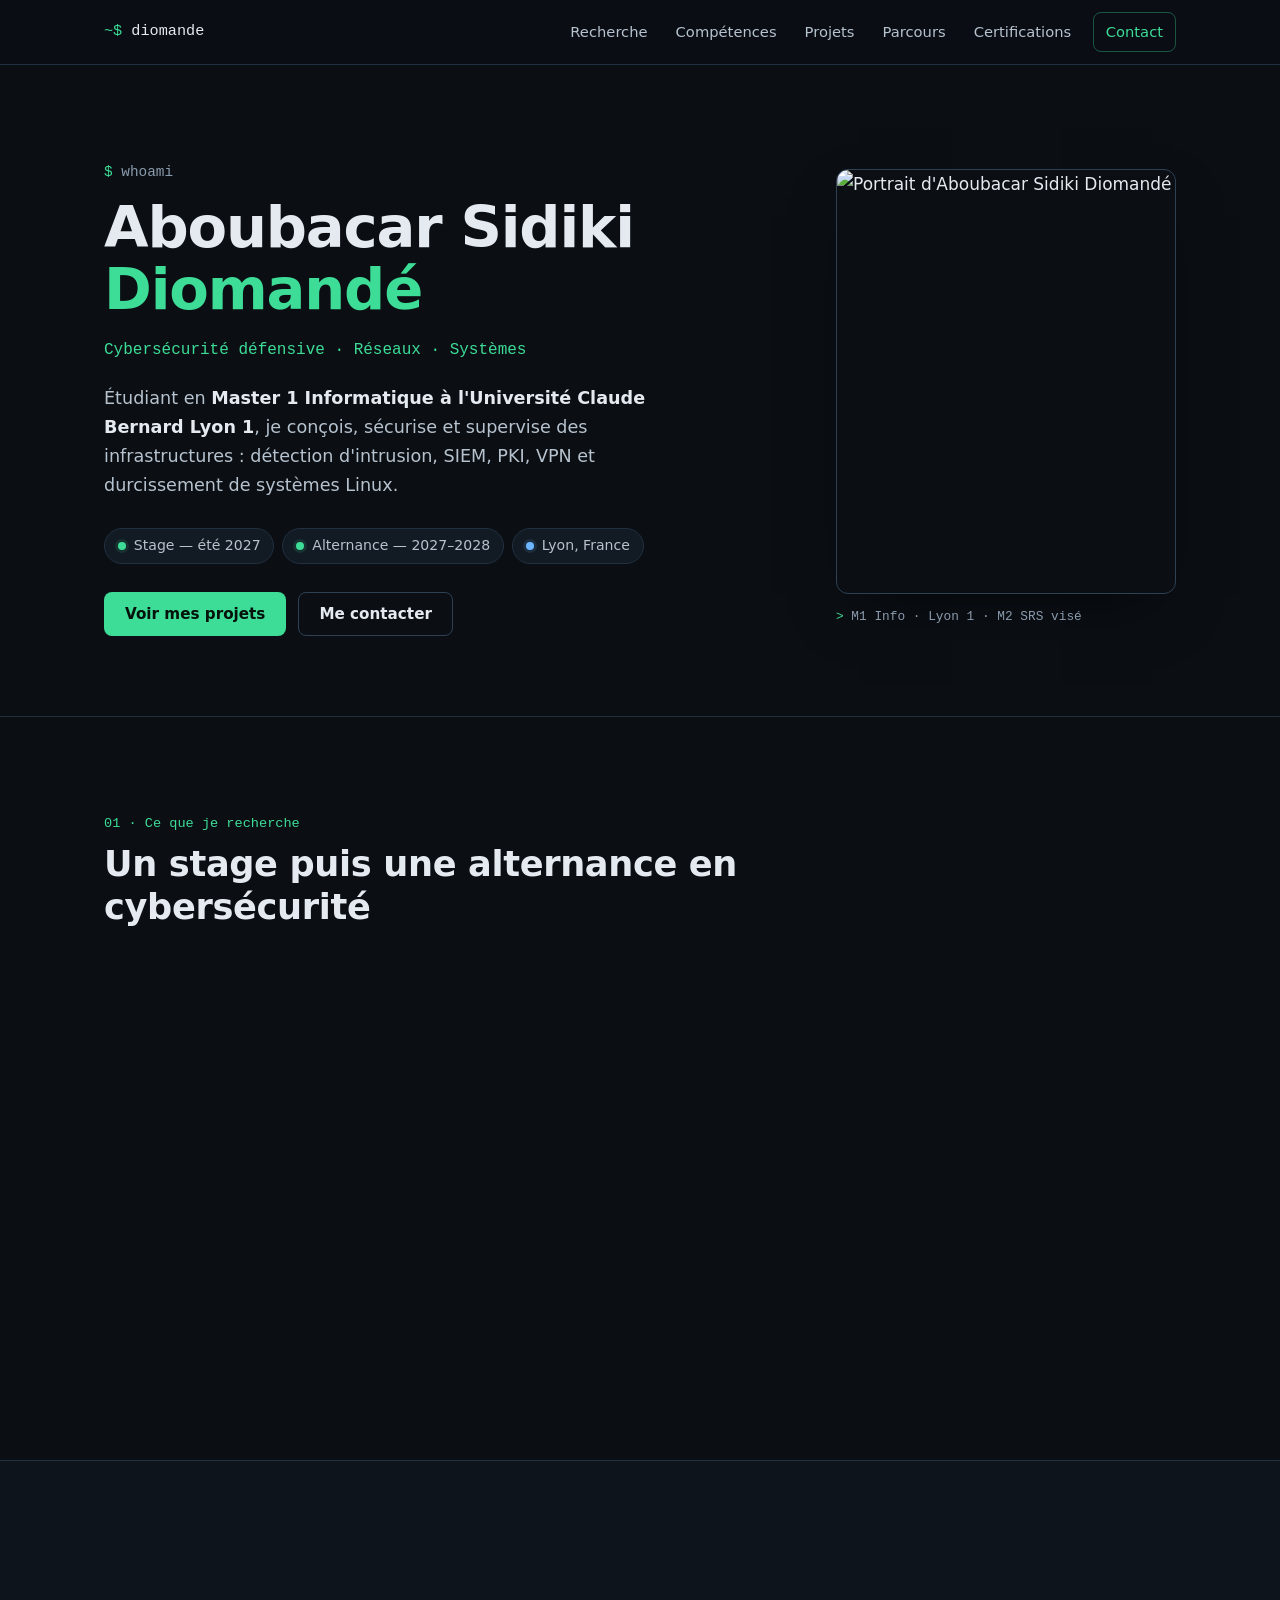
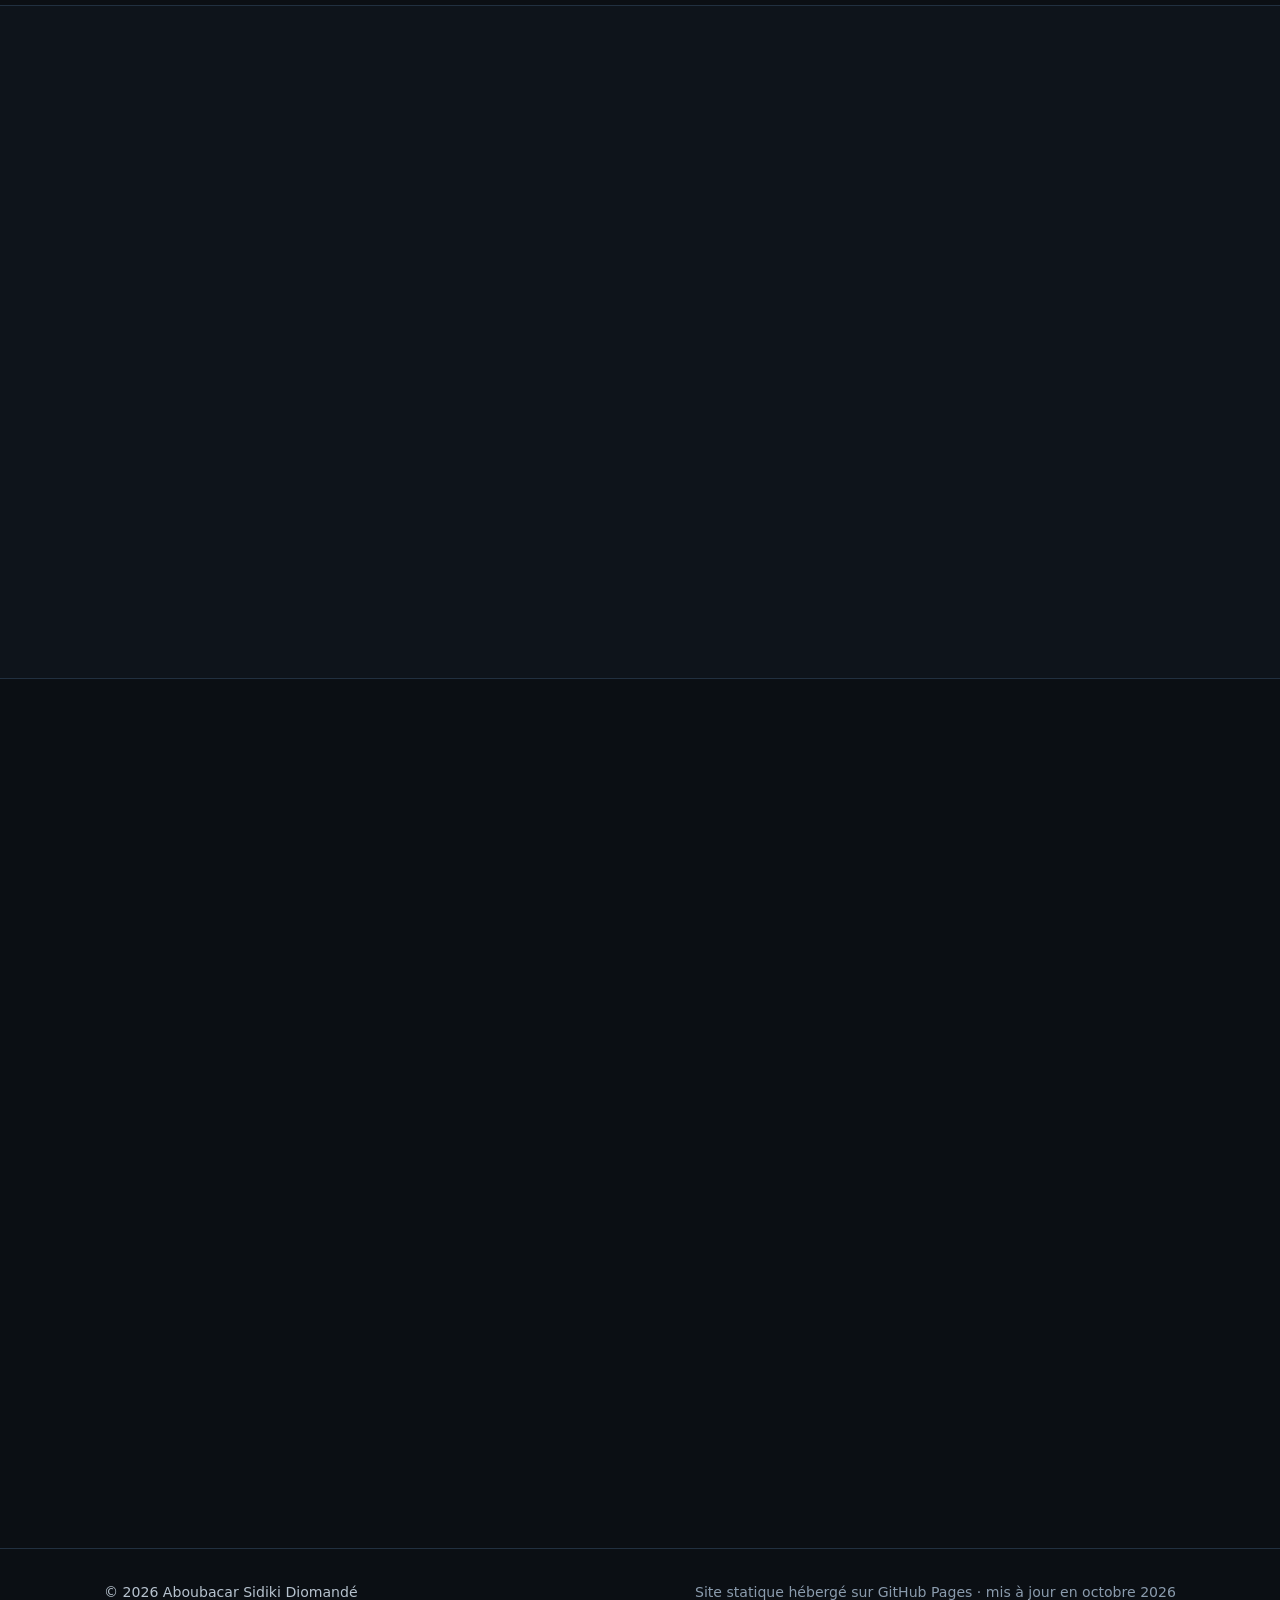
==== index.html @ 2ae1e876 "Refonte du portfolio : positionnement cyber défensive, infos Lyon 1, projets regroupés - Infos à jou" ====
<!DOCTYPE html>
<html lang="fr">
<head>
<meta charset="UTF-8">
<meta name="viewport" content="width=device-width, initial-scale=1.0">
<meta http-equiv="Content-Security-Policy" content="default-src 'self'; script-src 'self'; style-src 'self' https://fonts.googleapis.com; font-src https://fonts.gstatic.com; img-src 'self' data:; connect-src 'self' https://formspree.io; form-action https://formspree.io; base-uri 'self'; object-src 'none'">
<meta name="referrer" content="strict-origin-when-cross-origin">
<title>Aboubacar Sidiki Diomandé — Cybersécurité défensive, réseaux & systèmes</title>
<meta name="description" content="Étudiant en Master 1 Informatique à l'Université Lyon 1, orienté cybersécurité défensive : détection d'intrusion, SIEM, PKI, VPN et sécurisation réseau. Recherche un stage (été 2027) et une alternance (2027–2028).">
<meta name="author" content="Aboubacar Sidiki Diomandé">
<meta property="og:type" content="profile">
<meta property="og:title" content="Aboubacar Sidiki Diomandé — Cybersécurité défensive">
<meta property="og:description" content="M1 Informatique à Lyon 1 · Détection, SIEM, PKI, VPN · Stage été 2027 & alternance 2027–2028.">
<meta property="og:url" content="https://sidhat7.github.io/Portfolio/">
<meta property="og:image" content="https://sidhat7.github.io/Portfolio/assets/photo.jpg">
<meta property="og:locale" content="fr_FR">
<meta name="twitter:card" content="summary">
<link rel="icon" href="assets/favicon.svg" type="image/svg+xml">
<link rel="preconnect" href="https://fonts.googleapis.com">
<link rel="preconnect" href="https://fonts.gstatic.com" crossorigin>
<link href="https://fonts.googleapis.com/css2?family=IBM+Plex+Sans:wght@400;500;600;700&family=JetBrains+Mono:wght@400;500;700&display=swap" rel="stylesheet">
<link rel="stylesheet" href="style.css">
</head>
<body>
<a class="skip-link" href="#main">Aller au contenu</a>

<header class="site-header">
  <nav class="nav container" aria-label="Navigation principale">
    <a href="#top" class="nav-logo"><span class="prompt">~$</span> diomande</a>
    <button class="nav-toggle" aria-expanded="false" aria-controls="nav-menu" aria-label="Ouvrir le menu">
      <span></span><span></span><span></span>
    </button>
    <ul class="nav-links" id="nav-menu">
      <li><a href="#recherche">Recherche</a></li>
      <li><a href="#competences">Compétences</a></li>
      <li><a href="#projets">Projets</a></li>
      <li><a href="#parcours">Parcours</a></li>
      <li><a href="#certifications">Certifications</a></li>
      <li><a href="#contact" class="nav-cta">Contact</a></li>
    </ul>
  </nav>
</header>

<main id="main">

<!-- HERO -->
<section class="hero" id="top">
  <div class="container hero-grid">
    <div class="hero-text">
      <p class="eyebrow"><span class="prompt">$</span> whoami</p>
      <h1>Aboubacar Sidiki <span class="accent">Diomandé</span></h1>
      <p class="hero-role">Cybersécurité défensive · Réseaux · Systèmes</p>
      <p class="hero-lead">Étudiant en <strong>Master 1 Informatique à l'Université Claude Bernard Lyon 1</strong>, je conçois, sécurise et supervise des infrastructures : détection d'intrusion, SIEM, PKI, VPN et durcissement de systèmes Linux.</p>
      <ul class="hero-chips" aria-label="Disponibilités">
        <li><span class="dot"></span>Stage — été 2027</li>
        <li><span class="dot"></span>Alternance — 2027–2028</li>
        <li><span class="dot dot-muted"></span>Lyon, France</li>
      </ul>
      <div class="hero-cta">
        <a href="projets.html" class="btn btn-primary">Voir mes projets</a>
        <a href="assets/CV_Diomande.pdf" class="btn btn-ghost" id="cv-btn" download hidden>Télécharger mon CV</a>
        <a href="#contact" class="btn btn-ghost">Me contacter</a>
      </div>
    </div>
    <figure class="hero-photo">
      <img src="assets/photo.jpg" alt="Portrait d'Aboubacar Sidiki Diomandé" width="480" height="600">
      <figcaption><span class="prompt">></span> M1 Info · Lyon 1 · M2 SRS visé</figcaption>
    </figure>
  </div>
</section>

<!-- RECHERCHE -->
<section class="section" id="recherche">
  <div class="container">
    <div class="section-head reveal">
      <p class="section-tag">01 · Ce que je recherche</p>
      <h2>Un stage puis une alternance en cybersécurité</h2>
    </div>
    <div class="grid-2">
      <article class="card reveal">
        <p class="card-kicker">Stage</p>
        <h3>Été 2027</h3>
        <p>Stage de fin de Master 1, durée selon la convention de l'université. Idéalement au sein d'une équipe SOC, sécurité réseau ou infrastructure.</p>
      </article>
      <article class="card reveal">
        <p class="card-kicker">Alternance</p>
        <h3>Rentrée 2027 — 2028</h3>
        <p>En parallèle de mon Master 2, avec pour objectif le parcours <strong>Systèmes, Réseaux et Sécurité (SRS)</strong> de Lyon 1 ou un M2 équivalent en cybersécurité défensive.</p>
      </article>
    </div>
    <div class="card card-flat reveal">
      <p class="card-kicker">Domaines visés</p>
      <ul class="tag-list">
        <li>Analyste SOC / détection</li>
        <li>Sécurité des réseaux</li>
        <li>Administration systèmes sécurisée</li>
        <li>PKI & gestion des identités</li>
        <li>Supervision & réponse à incident</li>
      </ul>
    </div>
  </div>
</section>

<!-- PROFIL -->
<section class="section section-alt" id="profil">
  <div class="container">
    <div class="section-head reveal">
      <p class="section-tag">02 · Profil</p>
      <h2>Comprendre l'attaque pour mieux défendre</h2>
    </div>
    <div class="prose reveal">
      <p>Après une <strong>Licence Informatique Appliquée — parcours Networking, Systèmes & Cybersécurité</strong> (mention Bien) à l'Université Cadi Ayyad de Marrakech, je poursuis mon cursus en Master 1 Informatique à Lyon 1.</p>
      <p>Ma licence m'a permis de déployer de bout en bout une chaîne de sécurité : sondes Snort et AIDE, supervision Nagios, corrélation dans un SIEM (OSSIM), PKI interne avec OpenSSL, VPN IPsec et OpenVPN, pare-feu Netfilter et authentification Kerberos. J'ai aussi rédigé une PSSI complète fondée sur la méthode STRIDE.</p>
      <p>Je m'entraîne régulièrement sur TryHackMe et en CTF. Je pratique les outils offensifs (Nmap, Metasploit) avant tout pour savoir ce qu'il faut détecter.</p>
    </div>
  </div>
</section>

<!-- COMPÉTENCES -->
<section class="section" id="competences">
  <div class="container">
    <div class="section-head reveal">
      <p class="section-tag">03 · Compétences</p>
      <h2>Outils et technologies mis en œuvre en projet</h2>
    </div>
    <div class="skills-grid">
      <article class="skill-group reveal">
        <h3>Détection & supervision</h3>
        <ul class="tag-list">
          <li>Snort 3 (NIDS)</li><li>AIDE (HIDS)</li><li>OSSIM (SIEM)</li><li>Nagios / NRPE</li><li>Nessus</li><li>Wireshark</li>
        </ul>
      </article>
      <article class="skill-group reveal">
        <h3>Réseau & accès distant</h3>
        <ul class="tag-list">
          <li>Cisco IOS</li><li>VLAN · DHCP · DNS</li><li>ACL standard / étendue</li><li>iptables / Netfilter</li><li>IPsec · StrongSwan</li><li>OpenVPN</li><li>OpenSSH · fail2ban</li>
        </ul>
      </article>
      <article class="skill-group reveal">
        <h3>Cryptographie & identité</h3>
        <ul class="tag-list">
          <li>OpenSSL</li><li>PKI X.509 · CRL</li><li>TLS 1.3</li><li>GnuPG</li><li>Kerberos · SSO</li><li>JWT · 2FA TOTP</li>
        </ul>
      </article>
      <article class="skill-group reveal">
        <h3>Systèmes</h3>
        <ul class="tag-list">
          <li>Linux (Ubuntu, Debian, Kali)</li><li>Windows Server</li><li>VirtualBox · VMware</li><li>OpenStack (MicroStack)</li><li>Apache</li>
        </ul>
      </article>
      <article class="skill-group reveal">
        <h3>Gouvernance & risques</h3>
        <ul class="tag-list">
          <li>PSSI</li><li>STRIDE</li><li>ISO 27001</li><li>CVE · CVSS</li><li>Conformité données personnelles</li>
        </ul>
      </article>
      <article class="skill-group reveal">
        <h3>Offensif (pour mieux détecter)</h3>
        <ul class="tag-list">
          <li>Nmap</li><li>Metasploit</li><li>Hashcat · John</li><li>aircrack-ng</li><li>TryHackMe · CTF</li>
        </ul>
      </article>
      <article class="skill-group reveal">
        <h3>Développement</h3>
        <ul class="tag-list">
          <li>C (sockets, pthreads)</li><li>Python</li><li>Java</li><li>C++</li><li>SQL · PostgreSQL · SQLite</li><li>JavaScript · Node.js</li>
        </ul>
      </article>
      <article class="skill-group reveal">
        <h3>Langues</h3>
        <ul class="tag-list">
          <li>Français — langue maternelle</li><li>Anglais — bon niveau</li><li>Espagnol — notions</li><li>Allemand — notions</li>
        </ul>
      </article>
    </div>
  </div>
</section>

<!-- PROJETS PHARES -->
<section class="section section-alt" id="projets">
  <div class="container">
    <div class="section-head reveal">
      <p class="section-tag">04 · Projets phares</p>
      <h2>Ce que j'ai construit</h2>
      <p class="section-sub">Une sélection de mes réalisations. La page projets détaille chacune d'elles, ainsi que les autres ateliers.</p>
    </div>
    <div class="projects-grid" id="featured-projects" data-limit="3"></div>
    <div class="center reveal">
      <a href="projets.html" class="btn btn-ghost">Tous les projets →</a>
    </div>
  </div>
</section>

<!-- PARCOURS -->
<section class="section" id="parcours">
  <div class="container">
    <div class="section-head reveal">
      <p class="section-tag">05 · Parcours</p>
      <h2>Formation & engagement</h2>
    </div>
    <div class="grid-2 align-start">
      <div class="reveal">
        <h3 class="col-title">Formation</h3>
        <ol class="timeline">
          <li class="is-goal">
            <span class="tl-date">2027 — 2028</span>
            <strong>Master 2 — Systèmes, Réseaux et Sécurité</strong>
            <span class="tl-place">Objectif · Lyon 1 ou M2 équivalent en cybersécurité défensive</span>
          </li>
          <li class="is-current">
            <span class="tl-date">2026 — 2027</span>
            <strong>Master 1 Informatique</strong>
            <span class="tl-place">Université Claude Bernard Lyon 1 · en cours</span>
          </li>
          <li>
            <span class="tl-date">2024 — 2026</span>
            <strong>Licence Informatique Appliquée — Networking, Systèmes & Cybersécurité</strong>
            <span class="tl-place">Université Cadi Ayyad, FS Semlalia, Marrakech · mention Bien</span>
          </li>
          <li>
            <span class="tl-date">2022 — 2023</span>
            <strong>L1 Sciences Mathématiques et Informatique Appliquées</strong>
            <span class="tl-place">Université Cadi Ayyad, Marrakech</span>
          </li>
          <li>
            <span class="tl-date">2022</span>
            <strong>Baccalauréat Sciences Mathématiques</strong>
            <span class="tl-place">Lycée Sainte Marie de Dixinn · mention Bien</span>
          </li>
        </ol>
      </div>
      <div class="reveal">
        <h3 class="col-title">Engagement associatif</h3>
        <ul class="assoc-list">
          <li>
            <strong>Responsable logistique</strong> — Marrakech Brain Challenge
            <span>Coordination logistique d'une compétition académique, gestion des ressources et des équipes.</span>
          </li>
          <li>
            <strong>Commissaire aux comptes</strong> — ASEGUIM
            <span>Contrôle des comptes de l'association des étudiants guinéens du Maroc.</span>
          </li>
          <li>
            <strong>Assistant chargé culturel</strong> — CESAM Marrakech
            <span>Organisation d'activités culturelles étudiantes.</span>
          </li>
        </ul>
        <h3 class="col-title">Centres d'intérêt</h3>
        <ul class="tag-list">
          <li>CTF</li><li>Salons technologiques</li><li>Lecture</li><li>Sport</li>
        </ul>
      </div>
    </div>
  </div>
</section>

<!-- CERTIFICATIONS -->
<section class="section section-alt" id="certifications">
  <div class="container">
    <div class="section-head reveal">
      <p class="section-tag">06 · Certifications</p>
      <h2>Certifications obtenues</h2>
    </div>
    <div class="certs-grid">
      <a class="cert reveal" href="https://www.credly.com/badges/5ac18ae2-4ae2-4ba5-a732-33200c31e3a4/linked_in_profile" target="_blank" rel="noopener">
        <span class="cert-org">Cisco</span>
        <strong>Ethical Hacker</strong>
        <span class="cert-meta">Février 2026 · Voir le badge ↗</span>
      </a>
      <a class="cert reveal" href="https://www.credly.com/badges/e30c0ed4-871b-4f27-be88-54fbb25dab8d/linked_in_profile" target="_blank" rel="noopener">
        <span class="cert-org">Cisco</span>
        <strong>Networking Devices and Initial Configuration</strong>
        <span class="cert-meta">Février 2026 · Voir le badge ↗</span>
      </a>
      <a class="cert reveal" href="https://mliaedu.toubkalit.com/verify-certificate/11-05b6ba55-bbc3-4449-8c1e-faace14dddab-058506" target="_blank" rel="noopener">
        <span class="cert-org">MLIAEDU</span>
        <strong>Programmation orientée objet en Python</strong>
        <span class="cert-meta">Décembre 2025 · Vérifier ↗</span>
      </a>
      <a class="cert reveal" href="https://coursera.org/verify/DDVI0E5TWFE2" target="_blank" rel="noopener">
        <span class="cert-org">Google</span>
        <strong>AI Essentials</strong>
        <span class="cert-meta">Novembre 2025 · Vérifier ↗</span>
      </a>
      <div class="cert reveal">
        <span class="cert-org">Cisco</span>
        <strong>Introduction to Cybersecurity</strong>
        <span class="cert-meta">Mars 2025</span>
      </div>
    </div>
    <p class="next-steps reveal"><span class="prompt">></span> En préparation : CompTIA Security+ · parcours SOC Level 1 (TryHackMe)</p>
  </div>
</section>

<!-- CONTACT -->
<section class="section" id="contact">
  <div class="container">
    <div class="section-head reveal">
      <p class="section-tag">07 · Contact</p>
      <h2>Discutons de votre besoin</h2>
      <p class="section-sub">Une offre de stage ou d'alternance, une question sur un projet ? Je réponds rapidement.</p>
    </div>
    <div class="grid-2 align-start">
      <ul class="contact-links reveal">
        <li>
          <a href="mailto:sidikdiomande00@gmail.com">
            <span class="cl-label">Email</span>
            <span class="cl-value">sidikdiomande00@gmail.com</span>
          </a>
        </li>
        <li>
          <a href="https://www.linkedin.com/in/aboubacar-sidiki-diomand%C3%A9-0834972a3/" target="_blank" rel="noopener">
            <span class="cl-label">LinkedIn</span>
            <span class="cl-value">Aboubacar Sidiki Diomandé ↗</span>
          </a>
        </li>
        <li>
          <a href="https://github.com/SidHat7" target="_blank" rel="noopener">
            <span class="cl-label">GitHub</span>
            <span class="cl-value">github.com/SidHat7 ↗</span>
          </a>
        </li>
      </ul>
      <form class="contact-form reveal" id="contact-form" action="https://formspree.io/f/xpqgzvyl" method="POST" novalidate>
        <div class="field">
          <label for="cf-name">Nom</label>
          <input type="text" id="cf-name" name="name" autocomplete="name" required>
        </div>
        <div class="field">
          <label for="cf-email">Email</label>
          <input type="email" id="cf-email" name="email" autocomplete="email" required>
        </div>
        <div class="field">
          <label for="cf-msg">Message</label>
          <textarea id="cf-msg" name="message" rows="5" required></textarea>
        </div>
        <button type="submit" class="btn btn-primary" id="cf-btn">Envoyer le message</button>
        <p class="form-status" id="cf-status" role="status" aria-live="polite"></p>
      </form>
    </div>
  </div>
</section>

</main>

<footer class="site-footer">
  <div class="container footer-inner">
    <p>© 2026 Aboubacar Sidiki Diomandé</p>
    <p class="muted">Site statique hébergé sur GitHub Pages · mis à jour en octobre 2026</p>
  </div>
</footer>

<script src="projects.js"></script>
<script src="script.js"></script>
</body>
</html>
---- style.css ----
/* ───────── Thème ───────── */
:root {
  --bg: #0b0f14;
  --bg-alt: #0e141b;
  --surface: #121a23;
  --surface-2: #17212c;
  --border: #213040;
  --border-strong: #2d4155;
  --text: #e4eaf0;
  --text-soft: #b6c2ce;
  --muted: #8a9bad;
  --accent: #3ddc97;
  --accent-soft: rgba(61, 220, 151, 0.12);
  --accent-line: rgba(61, 220, 151, 0.35);
  --info: #6cb6ff;
  --danger: #ff6b6b;
  --font: 'IBM Plex Sans', system-ui, -apple-system, 'Segoe UI', Roboto, sans-serif;
  --mono: 'JetBrains Mono', ui-monospace, SFMono-Regular, Menlo, Consolas, monospace;
  --radius: 12px;
  --radius-sm: 8px;
  --max: 1120px;
  --header-h: 64px;
}

*, *::before, *::after { box-sizing: border-box; }
* { margin: 0; padding: 0; }

html { scroll-behavior: smooth; scroll-padding-top: calc(var(--header-h) + 16px); }
body {
  font-family: var(--font);
  font-size: 1.0625rem;
  line-height: 1.65;
  color: var(--text);
  background: var(--bg);
  -webkit-font-smoothing: antialiased;
  text-rendering: optimizeLegibility;
}
body.no-scroll { overflow: hidden; }
img { max-width: 100%; display: block; }
a { color: inherit; }
ul, ol { list-style: none; }
strong { color: var(--text); font-weight: 600; }
::selection { background: var(--accent); color: #04120b; }

:focus-visible { outline: 2px solid var(--accent); outline-offset: 3px; border-radius: 4px; }

.container { width: 100%; max-width: var(--max); margin: 0 auto; padding: 0 24px; }
.muted { color: var(--muted); }
.accent { color: var(--accent); }
.center { text-align: center; margin-top: 2.5rem; }
.prompt { color: var(--accent); font-family: var(--mono); }

.skip-link {
  position: absolute; left: 16px; top: -48px; z-index: 200;
  background: var(--accent); color: #04120b; padding: .5rem 1rem; border-radius: var(--radius-sm);
  font-weight: 600; text-decoration: none; transition: top .2s;
}
.skip-link:focus { top: 12px; }

/* ───────── En-tête ───────── */
.site-header {
  position: sticky; top: 0; z-index: 100;
  background: rgba(11, 15, 20, 0.85);
  backdrop-filter: saturate(150%) blur(10px);
  -webkit-backdrop-filter: saturate(150%) blur(10px);
  border-bottom: 1px solid var(--border);
}
.nav { height: var(--header-h); display: flex; align-items: center; justify-content: space-between; gap: 1rem; }
.nav-logo { font-family: var(--mono); font-weight: 500; font-size: .95rem; text-decoration: none; color: var(--text); white-space: nowrap; }
.nav-links { display: flex; align-items: center; gap: .25rem; }
.nav-links a {
  display: block; padding: .45rem .75rem; border-radius: var(--radius-sm);
  font-size: .92rem; color: var(--text-soft); text-decoration: none; transition: color .15s, background .15s;
}
.nav-links a:hover { color: var(--text); background: var(--surface); }
.nav-links .nav-cta { color: var(--accent); border: 1px solid var(--accent-line); margin-left: .35rem; }
.nav-links .nav-cta:hover { background: var(--accent-soft); color: var(--accent); }

.nav-toggle {
  display: none; width: 42px; height: 42px; border-radius: var(--radius-sm);
  background: transparent; border: 1px solid var(--border); cursor: pointer;
  flex-direction: column; align-items: center; justify-content: center; gap: 5px;
}
.nav-toggle span { display: block; width: 18px; height: 2px; background: var(--text); border-radius: 2px; transition: transform .2s, opacity .2s; }
.nav-toggle[aria-expanded="true"] span:nth-child(1) { transform: translateY(7px) rotate(45deg); }
.nav-toggle[aria-expanded="true"] span:nth-child(2) { opacity: 0; }
.nav-toggle[aria-expanded="true"] span:nth-child(3) { transform: translateY(-7px) rotate(-45deg); }

/* ───────── Boutons ───────── */
.btn {
  display: inline-flex; align-items: center; justify-content: center; gap: .5rem;
  min-height: 44px; padding: .65rem 1.25rem; border-radius: var(--radius-sm);
  font: 600 .95rem/1.2 var(--font); text-decoration: none; cursor: pointer;
  border: 1px solid transparent; transition: background .15s, border-color .15s, color .15s, transform .15s;
}
.btn:active { transform: translateY(1px); }
.btn[hidden] { display: none; }
.btn-primary { background: var(--accent); color: #04120b; }
.btn-primary:hover { background: #5be6a9; }
.btn-primary:disabled { opacity: .6; cursor: wait; }
.btn-ghost { border-color: var(--border-strong); color: var(--text); background: transparent; }
.btn-ghost:hover { border-color: var(--accent-line); background: var(--accent-soft); }

/* ───────── Hero ───────── */
.hero { padding: clamp(3rem, 8vw, 6rem) 0 clamp(3rem, 7vw, 5rem); border-bottom: 1px solid var(--border); }
.hero-grid { display: grid; grid-template-columns: 1.5fr 1fr; gap: clamp(2rem, 5vw, 4rem); align-items: center; }
.eyebrow { font-family: var(--mono); font-size: .9rem; color: var(--muted); margin-bottom: .75rem; }
.hero h1 { font-size: clamp(2.2rem, 5.5vw, 3.6rem); line-height: 1.08; letter-spacing: -0.02em; font-weight: 700; }
.hero-role { font-family: var(--mono); font-size: clamp(.9rem, 1.6vw, 1rem); color: var(--accent); margin: 1rem 0 1.25rem; }
.hero-lead { color: var(--text-soft); font-size: 1.1rem; max-width: 60ch; }
.hero-chips { display: flex; flex-wrap: wrap; gap: .5rem; margin: 1.75rem 0; }
.hero-chips li {
  display: inline-flex; align-items: center; gap: .5rem; padding: .35rem .8rem;
  border: 1px solid var(--border); border-radius: 999px; background: var(--surface);
  font-size: .88rem; color: var(--text-soft);
}
.dot { width: 8px; height: 8px; border-radius: 50%; background: var(--accent); box-shadow: 0 0 0 3px var(--accent-soft); }
.dot-muted { background: var(--info); box-shadow: 0 0 0 3px rgba(108, 182, 255, .12); }
.hero-cta { display: flex; flex-wrap: wrap; gap: .75rem; }

.hero-photo { justify-self: end; width: 100%; max-width: 340px; }
.hero-photo img {
  width: 100%; height: auto; aspect-ratio: 4 / 5; object-fit: cover;
  border-radius: var(--radius); border: 1px solid var(--border-strong);
  box-shadow: 0 24px 60px -24px rgba(0, 0, 0, .7);
}
.hero-photo figcaption { font-family: var(--mono); font-size: .8rem; color: var(--muted); margin-top: .75rem; }

/* ───────── Sections ───────── */
.section { padding: clamp(3.5rem, 8vw, 6rem) 0; }
.section-alt { background: var(--bg-alt); border-top: 1px solid var(--border); border-bottom: 1px solid var(--border); }
.section-head { margin-bottom: 2.25rem; max-width: 70ch; }
.section-tag { font-family: var(--mono); font-size: .85rem; color: var(--accent); margin-bottom: .5rem; }
.section-head h2 { font-size: clamp(1.6rem, 3.5vw, 2.2rem); line-height: 1.2; letter-spacing: -0.01em; }
.section-sub { color: var(--muted); margin-top: .6rem; }

.grid-2 { display: grid; grid-template-columns: 1fr 1fr; gap: 1.25rem; }
.align-start { align-items: start; gap: clamp(1.5rem, 4vw, 3rem); }

.card {
  background: var(--surface); border: 1px solid var(--border); border-radius: var(--radius);
  padding: 1.5rem;
}
.card h3 { font-size: 1.3rem; margin-bottom: .5rem; }
.card p { color: var(--text-soft); }
.card-kicker { font-family: var(--mono); font-size: .8rem; color: var(--accent); text-transform: uppercase; letter-spacing: .06em; margin-bottom: .35rem; }
.card-flat { margin-top: 1.25rem; background: transparent; }
.card-flat .card-kicker { margin-bottom: .75rem; }

.prose { max-width: 72ch; }
.prose p { color: var(--text-soft); margin-bottom: 1rem; }
.prose p:last-child { margin-bottom: 0; }

/* ───────── Tags ───────── */
.tag-list { display: flex; flex-wrap: wrap; gap: .45rem; }
.tag-list li {
  font-size: .85rem; line-height: 1.3; padding: .3rem .65rem;
  background: var(--surface-2); border: 1px solid var(--border); border-radius: 6px; color: var(--text-soft);
}
.tag-list-sm li { font-size: .78rem; padding: .22rem .55rem; }
.tag-list-outline li { background: transparent; border-style: dashed; }

/* ───────── Compétences ───────── */
.skills-grid { display: grid; grid-template-columns: repeat(auto-fill, minmax(260px, 1fr)); gap: 1rem; }
.skill-group { background: var(--surface); border: 1px solid var(--border); border-radius: var(--radius); padding: 1.25rem; }
.skill-group h3 { font-size: 1rem; margin-bottom: .85rem; display: flex; align-items: center; gap: .5rem; }
.skill-group h3::before { content: ''; width: 6px; height: 6px; border-radius: 2px; background: var(--accent); }

/* ───────── Projets ───────── */
.projects-grid { display: grid; grid-template-columns: repeat(auto-fill, minmax(300px, 1fr)); gap: 1.25rem; }
.project-card {
  display: flex; flex-direction: column; align-items: flex-start; gap: .75rem; text-align: left;
  width: 100%; padding: 1.5rem; font: inherit; color: inherit; cursor: pointer;
  background: var(--surface); border: 1px solid var(--border); border-radius: var(--radius);
  transition: border-color .2s, transform .2s, background .2s;
}
.project-card:hover { border-color: var(--accent-line); background: var(--surface-2); transform: translateY(-3px); }
.project-card[hidden] { display: none; }
.pc-cats { display: flex; flex-wrap: wrap; gap: .4rem; }
.pc-cat { font-family: var(--mono); font-size: .72rem; color: var(--accent); text-transform: uppercase; letter-spacing: .05em; }
.pc-cat + .pc-cat::before { content: '· '; color: var(--muted); }
.pc-title { font-size: 1.2rem; line-height: 1.3; }
.pc-summary { color: var(--text-soft); font-size: .95rem; flex: 1; }
.pc-more { font-size: .88rem; font-weight: 600; color: var(--accent); margin-top: .25rem; }

/* Page projets */
.page-head { padding: clamp(2.5rem, 6vw, 4rem) 0 1.5rem; border-bottom: 1px solid var(--border); }
.page-head h1 { font-size: clamp(2rem, 4.5vw, 2.8rem); letter-spacing: -0.02em; line-height: 1.15; }
.page-head p { color: var(--text-soft); max-width: 65ch; margin-top: .75rem; }
.back-link { display: inline-block; font-family: var(--mono); font-size: .85rem; color: var(--muted); text-decoration: none; margin-bottom: 1.25rem; }
.back-link:hover { color: var(--accent); }
.filters { display: flex; flex-wrap: wrap; gap: .5rem; margin-top: 1.75rem; }
.filter {
  font: 500 .88rem var(--font); color: var(--text-soft); background: var(--surface);
  border: 1px solid var(--border); border-radius: 999px; padding: .45rem 1rem; cursor: pointer; min-height: 38px;
  transition: all .15s;
}
.filter:hover { border-color: var(--border-strong); color: var(--text); }
.filter.is-active { background: var(--accent); border-color: var(--accent); color: #04120b; }
.projects-block { margin-top: 2.5rem; }
.projects-block[hidden] { display: none; }
.block-title { font-size: 1.15rem; margin-bottom: 1.25rem; display: flex; align-items: baseline; gap: .6rem; }
.block-title span { font-family: var(--mono); font-size: .85rem; color: var(--muted); font-weight: 400; }

/* ───────── Modale projet ───────── */
.project-dialog {
  width: min(780px, calc(100vw - 32px)); max-height: calc(100dvh - 48px);
  margin: auto; padding: 0; color: var(--text);
  background: var(--surface); border: 1px solid var(--border-strong); border-radius: var(--radius);
  box-shadow: 0 30px 80px -20px rgba(0, 0, 0, .8);
}
.project-dialog::backdrop { background: rgba(3, 6, 9, .75); backdrop-filter: blur(4px); }
.project-dialog[open] { animation: pop .2s ease-out; }
@keyframes pop { from { opacity: 0; transform: translateY(12px); } to { opacity: 1; transform: none; } }
.pd-head {
  position: sticky; top: 0; z-index: 1; display: flex; justify-content: space-between; align-items: center; gap: 1rem;
  padding: .9rem 1.5rem; background: var(--surface); border-bottom: 1px solid var(--border);
}
.pd-context { font-family: var(--mono); font-size: .8rem; color: var(--muted); }
.pd-close {
  flex: none; width: 36px; height: 36px; border-radius: var(--radius-sm); cursor: pointer;
  background: transparent; border: 1px solid var(--border-strong); color: var(--text); font-size: 1rem;
}
.pd-close:hover { border-color: var(--accent-line); color: var(--accent); }
.pd-body { padding: 1.5rem 1.5rem 2rem; }
.pd-title { font-size: clamp(1.4rem, 3vw, 1.8rem); line-height: 1.2; margin-bottom: .75rem; }
.pd-summary { color: var(--text-soft); }
.pd-sub { font-size: .8rem; font-family: var(--mono); text-transform: uppercase; letter-spacing: .06em; color: var(--accent); margin: 1.75rem 0 .75rem; font-weight: 500; }
.pd-list li { position: relative; padding-left: 1.4rem; margin-bottom: .6rem; color: var(--text-soft); }
.pd-list li::before { content: '›'; position: absolute; left: .2rem; color: var(--accent); font-weight: 700; }
.pd-repo { margin-top: 1.75rem; }

.pd-diagram { margin: 1.5rem 0 0; }
.flow { display: grid; grid-template-columns: repeat(4, 1fr); gap: .75rem; counter-reset: step; }
.flow li {
  position: relative; display: flex; flex-direction: column; gap: .2rem;
  padding: .85rem .9rem; background: var(--surface-2); border: 1px solid var(--border); border-radius: var(--radius-sm);
}
.flow li:not(:last-child)::after {
  content: '→'; position: absolute; right: -.68rem; top: 50%; transform: translateY(-50%);
  color: var(--accent); font-weight: 700; z-index: 1;
}
.flow strong { font-size: .9rem; }
.flow span { font-size: .78rem; color: var(--muted); line-height: 1.4; }
.pd-diagram figcaption { font-size: .78rem; color: var(--muted); margin-top: .5rem; font-family: var(--mono); }

/* ───────── Parcours ───────── */
.col-title { font-size: 1.05rem; margin-bottom: 1.25rem; }
.col-title:not(:first-child) { margin-top: 2rem; }
.timeline { position: relative; padding-left: 1.5rem; border-left: 2px solid var(--border); }
.timeline li { position: relative; display: flex; flex-direction: column; padding-bottom: 1.5rem; }
.timeline li:last-child { padding-bottom: 0; }
.timeline li::before {
  content: ''; position: absolute; left: calc(-1.5rem - 7px); top: .45rem;
  width: 12px; height: 12px; border-radius: 50%; background: var(--bg); border: 2px solid var(--border-strong);
}
.timeline li.is-current::before { background: var(--accent); border-color: var(--accent); box-shadow: 0 0 0 4px var(--accent-soft); }
.timeline li.is-goal::before { border-style: dashed; border-color: var(--accent); }
.tl-date { font-family: var(--mono); font-size: .8rem; color: var(--muted); }
.timeline strong { font-size: 1rem; line-height: 1.4; margin: .15rem 0; }
.tl-place { font-size: .9rem; color: var(--text-soft); }
.is-goal .tl-date { color: var(--accent); }

.assoc-list li { padding: 1rem 0; border-bottom: 1px solid var(--border); }
.assoc-list li:first-child { padding-top: 0; }
.assoc-list span { display: block; font-size: .92rem; color: var(--text-soft); margin-top: .2rem; }

/* ───────── Certifications ───────── */
.certs-grid { display: grid; grid-template-columns: repeat(auto-fill, minmax(230px, 1fr)); gap: 1rem; }
.cert {
  display: flex; flex-direction: column; gap: .3rem; padding: 1.25rem; text-decoration: none;
  background: var(--surface); border: 1px solid var(--border); border-radius: var(--radius);
  transition: border-color .2s, transform .2s;
}
a.cert:hover { border-color: var(--accent-line); transform: translateY(-2px); }
.cert-org { font-family: var(--mono); font-size: .75rem; color: var(--accent); text-transform: uppercase; letter-spacing: .06em; }
.cert strong { font-size: 1rem; line-height: 1.35; }
.cert-meta { font-size: .85rem; color: var(--muted); margin-top: auto; padding-top: .4rem; }
.next-steps { margin-top: 1.5rem; font-family: var(--mono); font-size: .88rem; color: var(--text-soft); }

/* ───────── Contact ───────── */
.contact-links { display: flex; flex-direction: column; gap: .75rem; }
.contact-links a {
  display: flex; flex-direction: column; padding: 1rem 1.25rem; text-decoration: none;
  background: var(--surface); border: 1px solid var(--border); border-radius: var(--radius);
  transition: border-color .2s;
}
.contact-links a:hover { border-color: var(--accent-line); }
.cl-label { font-family: var(--mono); font-size: .75rem; color: var(--muted); text-transform: uppercase; letter-spacing: .06em; }
.cl-value { font-weight: 500; word-break: break-word; }

.contact-form { background: var(--surface); border: 1px solid var(--border); border-radius: var(--radius); padding: 1.5rem; }
.field { margin-bottom: 1rem; }
.field label { display: block; font-size: .88rem; font-weight: 500; margin-bottom: .35rem; color: var(--text-soft); }
.field input, .field textarea {
  width: 100%; font: inherit; font-size: 1rem; color: var(--text);
  background: var(--bg); border: 1px solid var(--border-strong); border-radius: var(--radius-sm);
  padding: .7rem .85rem; transition: border-color .15s, box-shadow .15s;
}
.field textarea { resize: vertical; min-height: 130px; }
.field input:focus, .field textarea:focus { outline: none; border-color: var(--accent); box-shadow: 0 0 0 3px var(--accent-soft); }
.form-status { min-height: 1.5rem; margin-top: .75rem; font-size: .9rem; }
.form-status[data-type="ok"] { color: var(--accent); }
.form-status[data-type="error"] { color: var(--danger); }

/* ───────── Pied de page ───────── */
.site-footer { border-top: 1px solid var(--border); padding: 2rem 0; font-size: .88rem; }
.footer-inner { display: flex; flex-wrap: wrap; justify-content: space-between; gap: .5rem; color: var(--text-soft); }

/* ───────── Animations ───────── */
.reveal { opacity: 0; transform: translateY(16px); transition: opacity .5s ease, transform .5s ease; }
.reveal.visible { opacity: 1; transform: none; }
@media (prefers-reduced-motion: reduce) {
  html { scroll-behavior: auto; }
  *, *::before, *::after { transition: none !important; animation: none !important; }
  .reveal { opacity: 1; transform: none; }
}

/* ───────── Responsive ───────── */
@media (max-width: 900px) {
  .nav-toggle { display: flex; }
  .nav-links {
    position: absolute; top: var(--header-h); left: 0; right: 0;
    flex-direction: column; align-items: stretch; gap: 0; padding: .5rem 16px 1rem;
    background: var(--bg); border-bottom: 1px solid var(--border);
    display: none;
  }
  .nav-links.open { display: flex; }
  .nav-links a { padding: .8rem .75rem; font-size: 1rem; }
  .nav-links .nav-cta { margin: .5rem 0 0; text-align: center; }
  .hero-grid { grid-template-columns: 1fr; }
  .hero-photo { order: -1; justify-self: start; max-width: 200px; }
  .hero-photo figcaption { display: none; }
  .grid-2 { grid-template-columns: 1fr; }
  .flow { grid-template-columns: 1fr 1fr; }
  .flow li:nth-child(2)::after { display: none; }
}
@media (max-width: 560px) {
  .container { padding: 0 16px; }
  body { font-size: 1rem; }
  .hero-photo { max-width: 150px; }
  .hero-cta .btn { flex: 1 1 100%; }
  .projects-grid, .skills-grid, .certs-grid { grid-template-columns: 1fr; }
  .flow { grid-template-columns: 1fr; }
  .flow li:not(:last-child)::after { display: none; }
  .pd-head, .pd-body { padding-left: 1.1rem; padding-right: 1.1rem; }
}

.section-last { margin-bottom: clamp(3rem, 7vw, 5rem); }
.nav-links a[aria-current="page"] { color: var(--text); background: var(--surface); }
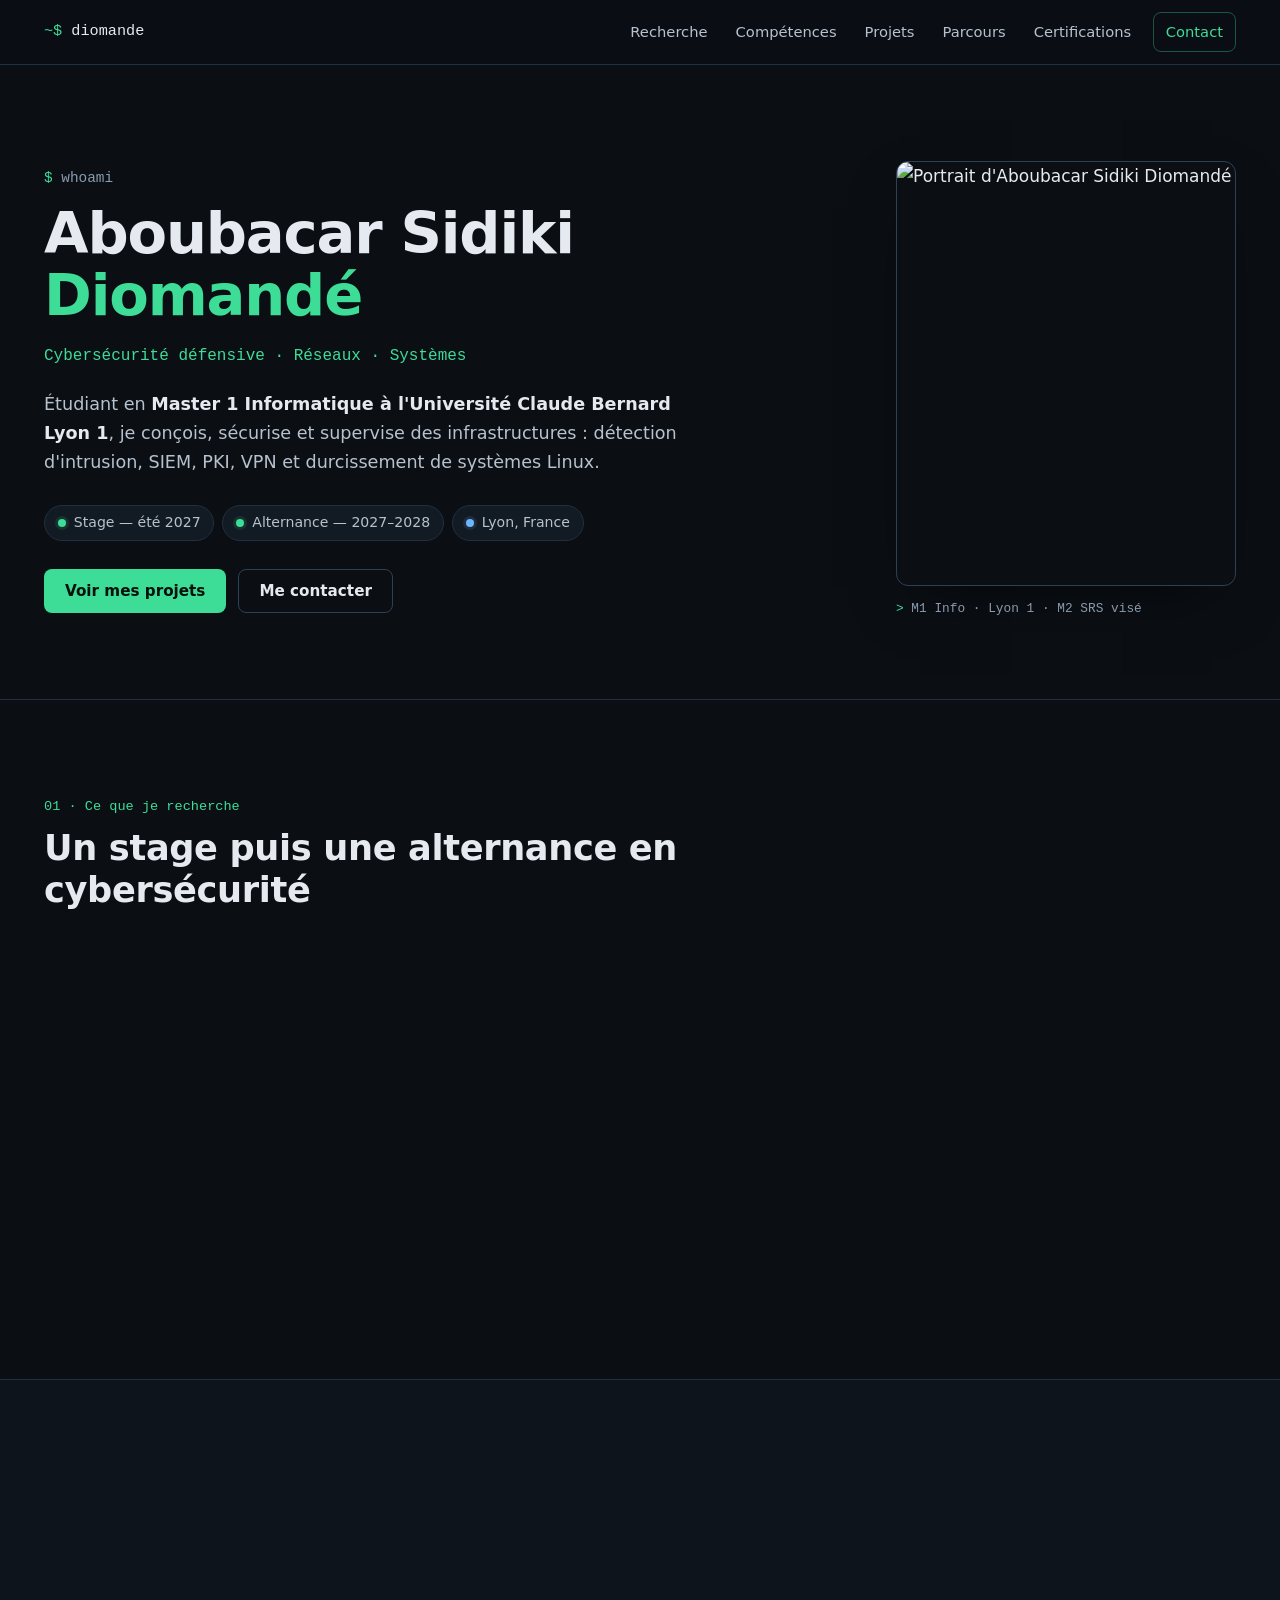
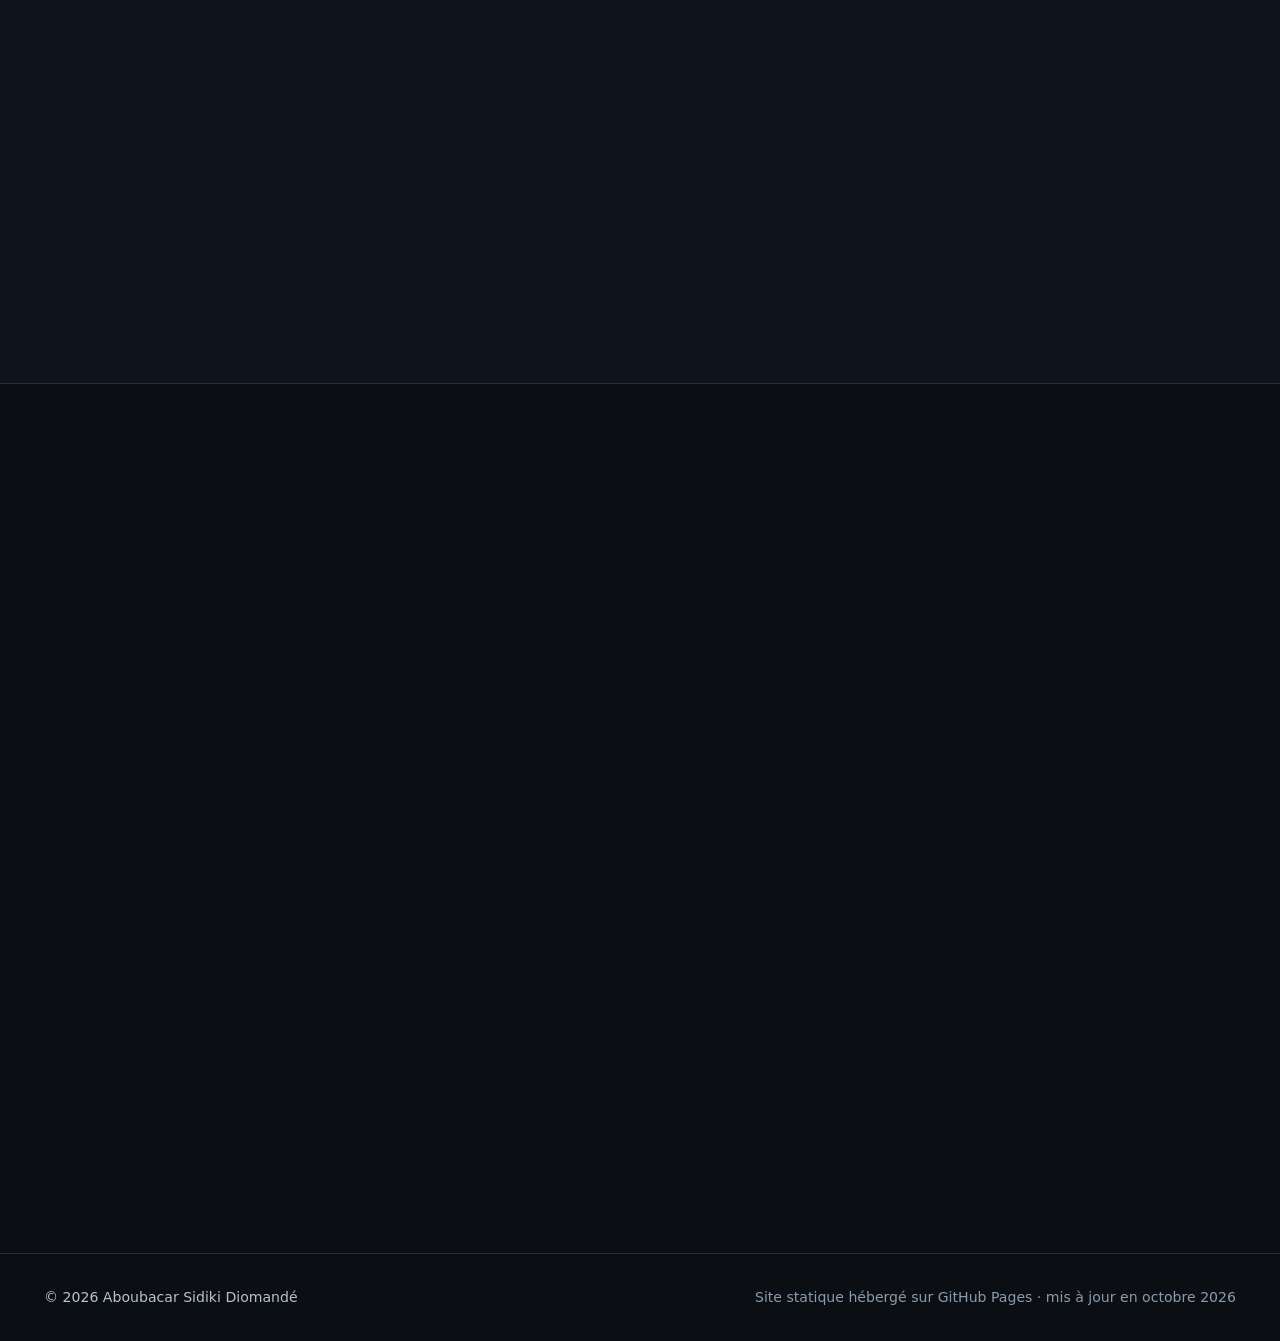
==== commit 051fa6c1: "Ajout de l'objectif CCNA Co-Authored-By: Claude Opus 5.5 <noreply@anthropic.com> Claude-Session: htt" ====
--- a/index.html
+++ b/index.html
@@ -288,7 +288,7 @@
         <span class="cert-meta">Mars 2025</span>
       </div>
     </div>
-    <p class="next-steps reveal"><span class="prompt">></span> En préparation : CompTIA Security+ · parcours SOC Level 1 (TryHackMe)</p>
+    <p class="next-steps reveal"><span class="prompt">></span> En préparation : Cisco CCNA · CompTIA Security+ · parcours SOC Level 1 (TryHackMe)</p>
   </div>
 </section>
 
--- a/style.css
+++ b/style.css
@@ -18,7 +18,7 @@
   --mono: 'JetBrains Mono', ui-monospace, SFMono-Regular, Menlo, Consolas, monospace;
   --radius: 12px;
   --radius-sm: 8px;
-  --max: 1120px;
+  --max: 1240px;
   --header-h: 64px;
 }
 
@@ -129,7 +129,7 @@
 /* ───────── Sections ───────── */
 .section { padding: clamp(3.5rem, 8vw, 6rem) 0; }
 .section-alt { background: var(--bg-alt); border-top: 1px solid var(--border); border-bottom: 1px solid var(--border); }
-.section-head { margin-bottom: 2.25rem; max-width: 70ch; }
+.section-head { margin-bottom: 2.25rem; max-width: 80ch; }
 .section-tag { font-family: var(--mono); font-size: .85rem; color: var(--accent); margin-bottom: .5rem; }
 .section-head h2 { font-size: clamp(1.6rem, 3.5vw, 2.2rem); line-height: 1.2; letter-spacing: -0.01em; }
 .section-sub { color: var(--muted); margin-top: .6rem; }
@@ -348,3 +348,22 @@
 
 .section-last { margin-bottom: clamp(3rem, 7vw, 5rem); }
 .nav-links a[aria-current="page"] { color: var(--text); background: var(--surface); }
+
+/* ───────── Grands écrans ───────── */
+@media (min-width: 1440px) {
+  :root { --max: 92vw; }
+  .container { padding: 0 40px; }
+}
+@media (min-width: 1680px) {
+  :root { --max: min(92vw, 1840px); }
+  html { font-size: 106.25%; }
+  .hero-photo { max-width: 380px; }
+  .skills-grid { grid-template-columns: repeat(4, 1fr); }
+  .projects-grid { grid-template-columns: repeat(3, 1fr); }
+  .certs-grid { grid-template-columns: repeat(5, 1fr); }
+}
+@media (min-width: 2200px) {
+  :root { --max: min(90vw, 2200px); }
+  html { font-size: 112.5%; }
+  .hero-photo { max-width: 420px; }
+}
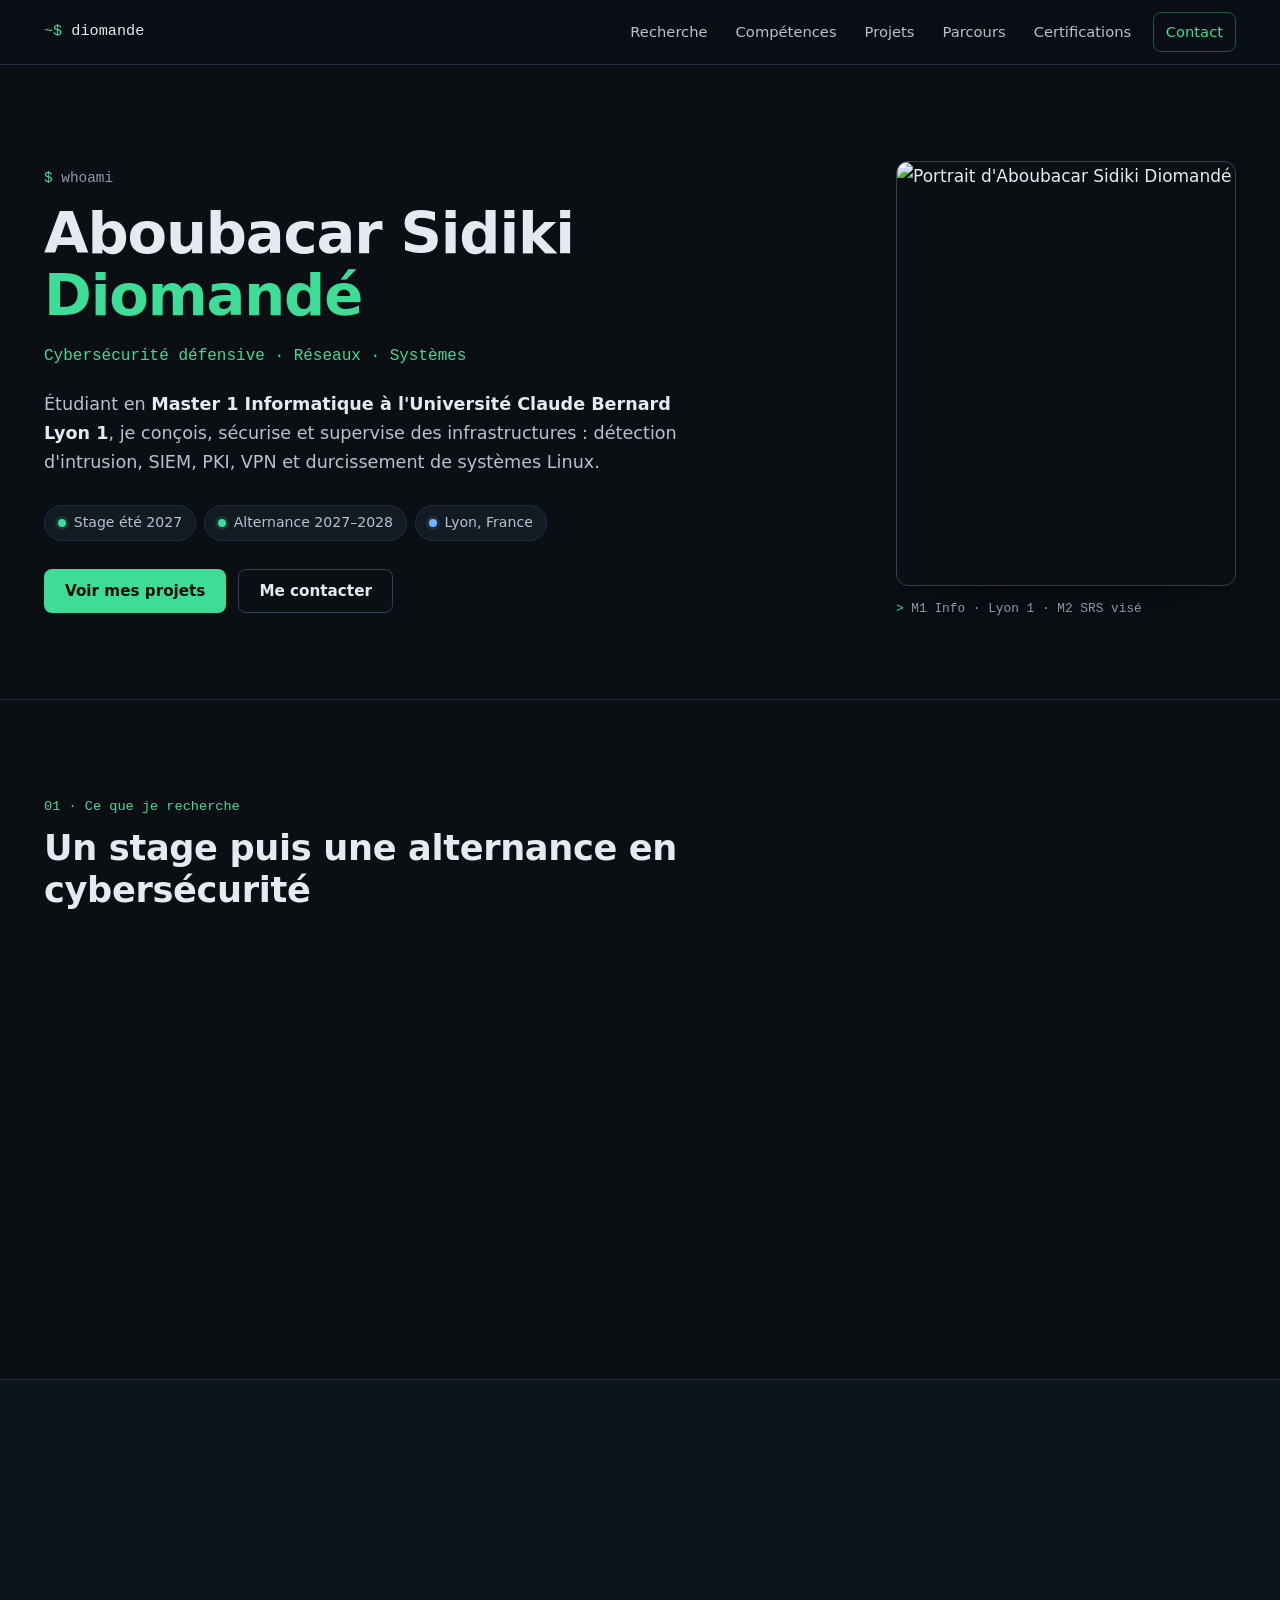
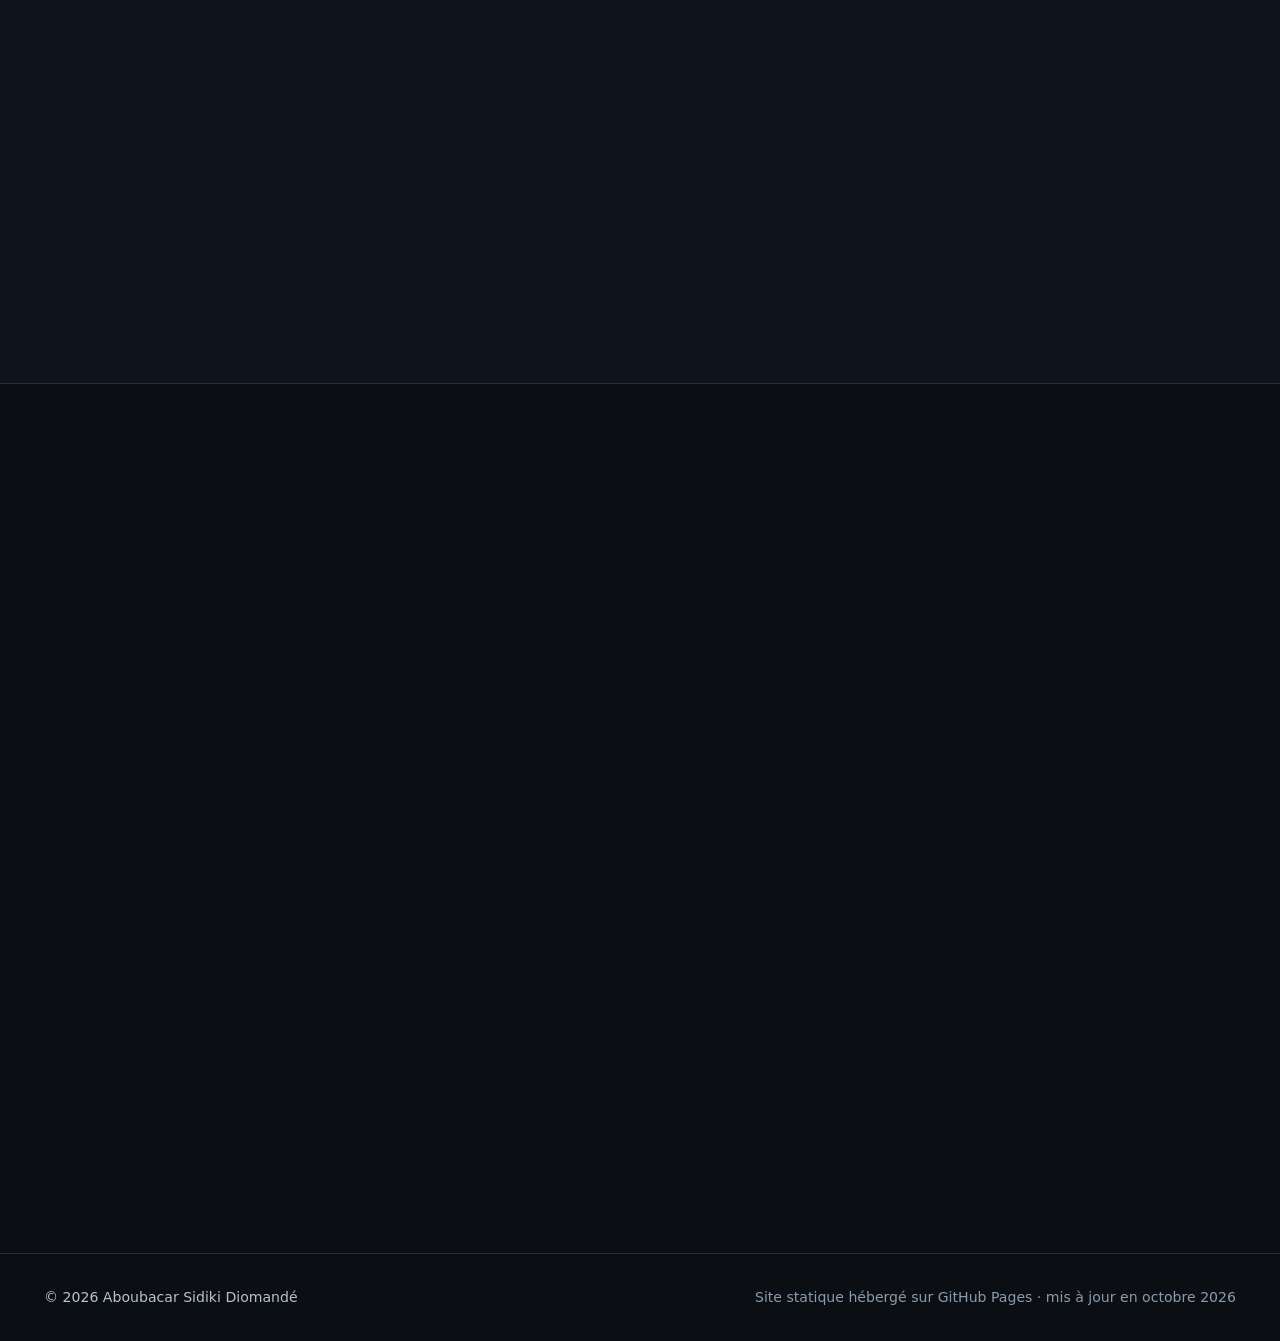
==== commit c8c9352c: "Update internship and alternance details in index.html" ====
--- a/index.html
+++ b/index.html
@@ -52,8 +52,8 @@
       <p class="hero-role">Cybersécurité défensive · Réseaux · Systèmes</p>
       <p class="hero-lead">Étudiant en <strong>Master 1 Informatique à l'Université Claude Bernard Lyon 1</strong>, je conçois, sécurise et supervise des infrastructures : détection d'intrusion, SIEM, PKI, VPN et durcissement de systèmes Linux.</p>
       <ul class="hero-chips" aria-label="Disponibilités">
-        <li><span class="dot"></span>Stage — été 2027</li>
-        <li><span class="dot"></span>Alternance — 2027–2028</li>
+        <li><span class="dot"></span>Stage été 2027</li>
+        <li><span class="dot"></span>Alternance 2027–2028</li>
         <li><span class="dot dot-muted"></span>Lyon, France</li>
       </ul>
       <div class="hero-cta">
@@ -109,7 +109,7 @@
       <h2>Comprendre l'attaque pour mieux défendre</h2>
     </div>
     <div class="prose reveal">
-      <p>Après une <strong>Licence Informatique Appliquée — parcours Networking, Systèmes & Cybersécurité</strong> (mention Bien) à l'Université Cadi Ayyad de Marrakech, je poursuis mon cursus en Master 1 Informatique à Lyon 1.</p>
+      <p>Après une <strong>Licence Informatique Appliquée parcours Networking, Systèmes & Cybersécurité</strong> (mention Bien) à l'Université Cadi Ayyad de Marrakech, je poursuis mon cursus en Master 1 Informatique à Lyon 1.</p>
       <p>Ma licence m'a permis de déployer de bout en bout une chaîne de sécurité : sondes Snort et AIDE, supervision Nagios, corrélation dans un SIEM (OSSIM), PKI interne avec OpenSSL, VPN IPsec et OpenVPN, pare-feu Netfilter et authentification Kerberos. J'ai aussi rédigé une PSSI complète fondée sur la méthode STRIDE.</p>
       <p>Je m'entraîne régulièrement sur TryHackMe et en CTF. Je pratique les outils offensifs (Nmap, Metasploit) avant tout pour savoir ce qu'il faut détecter.</p>
     </div>
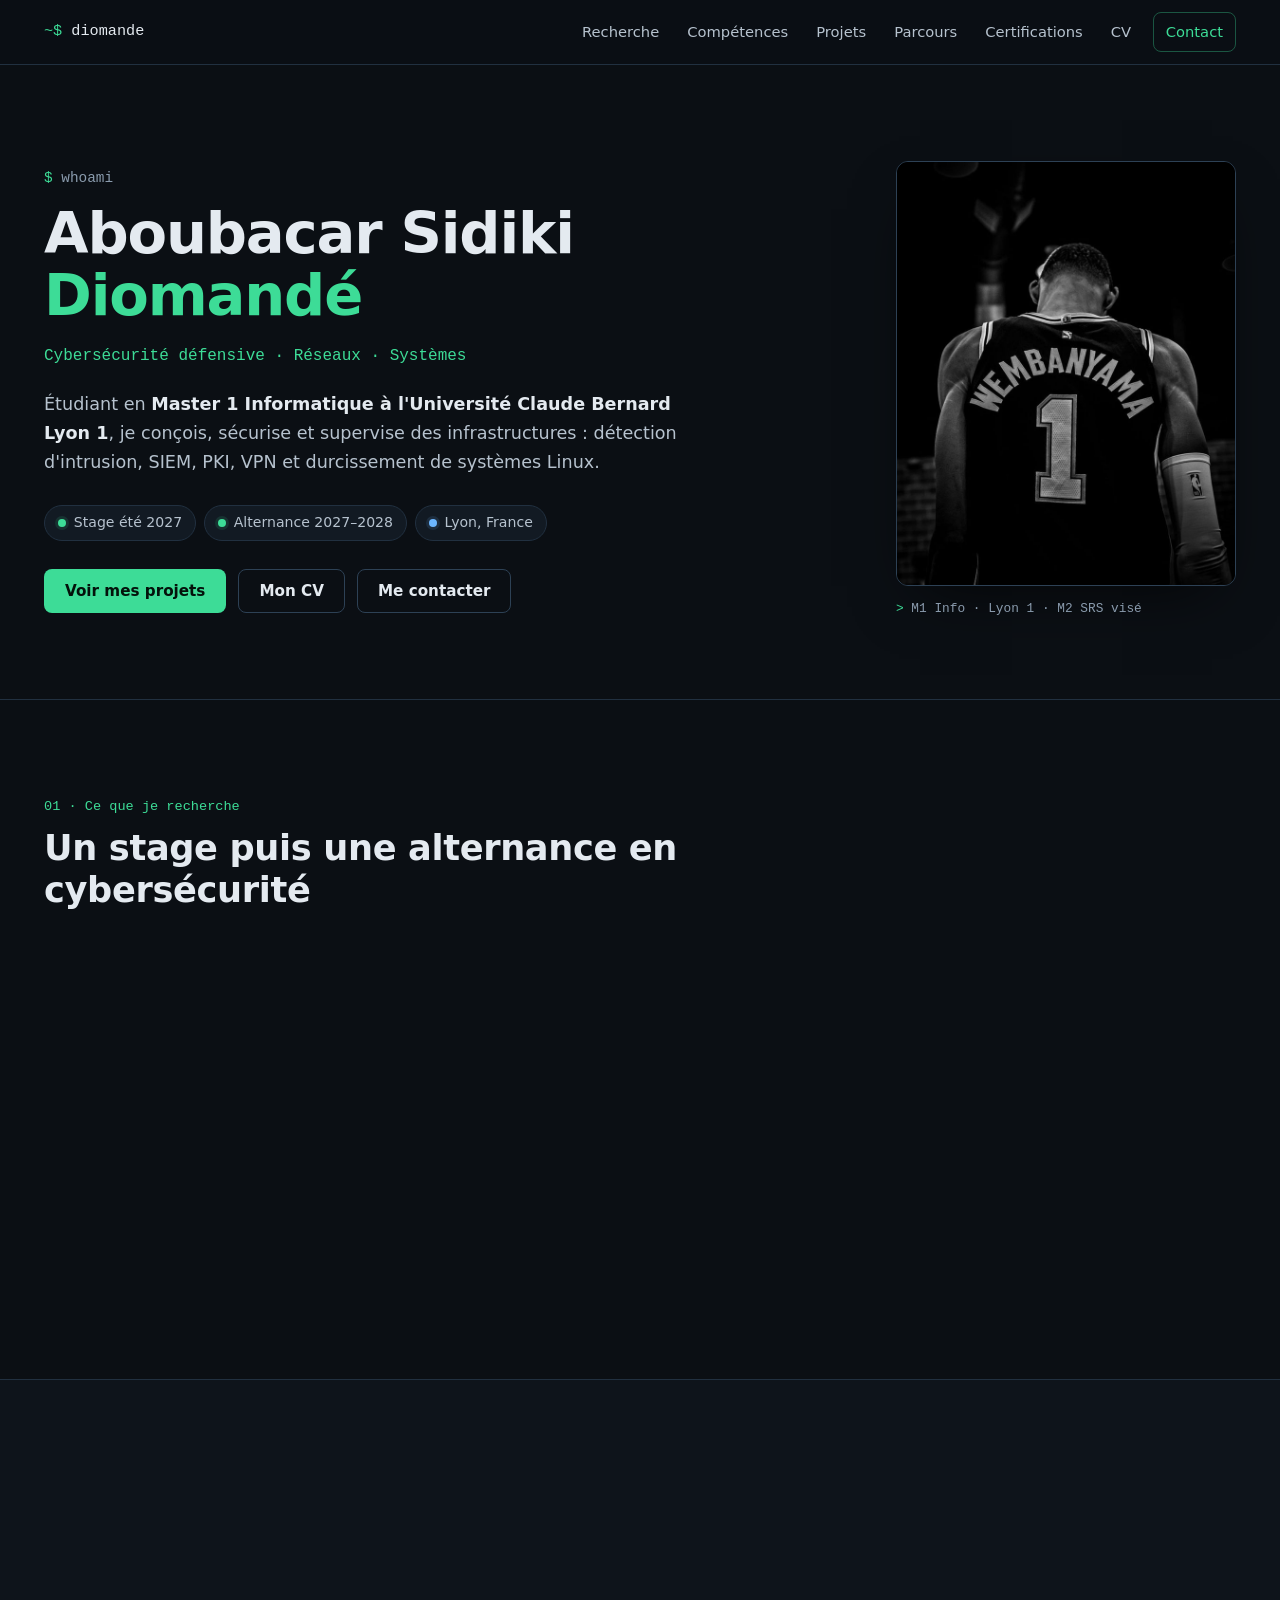
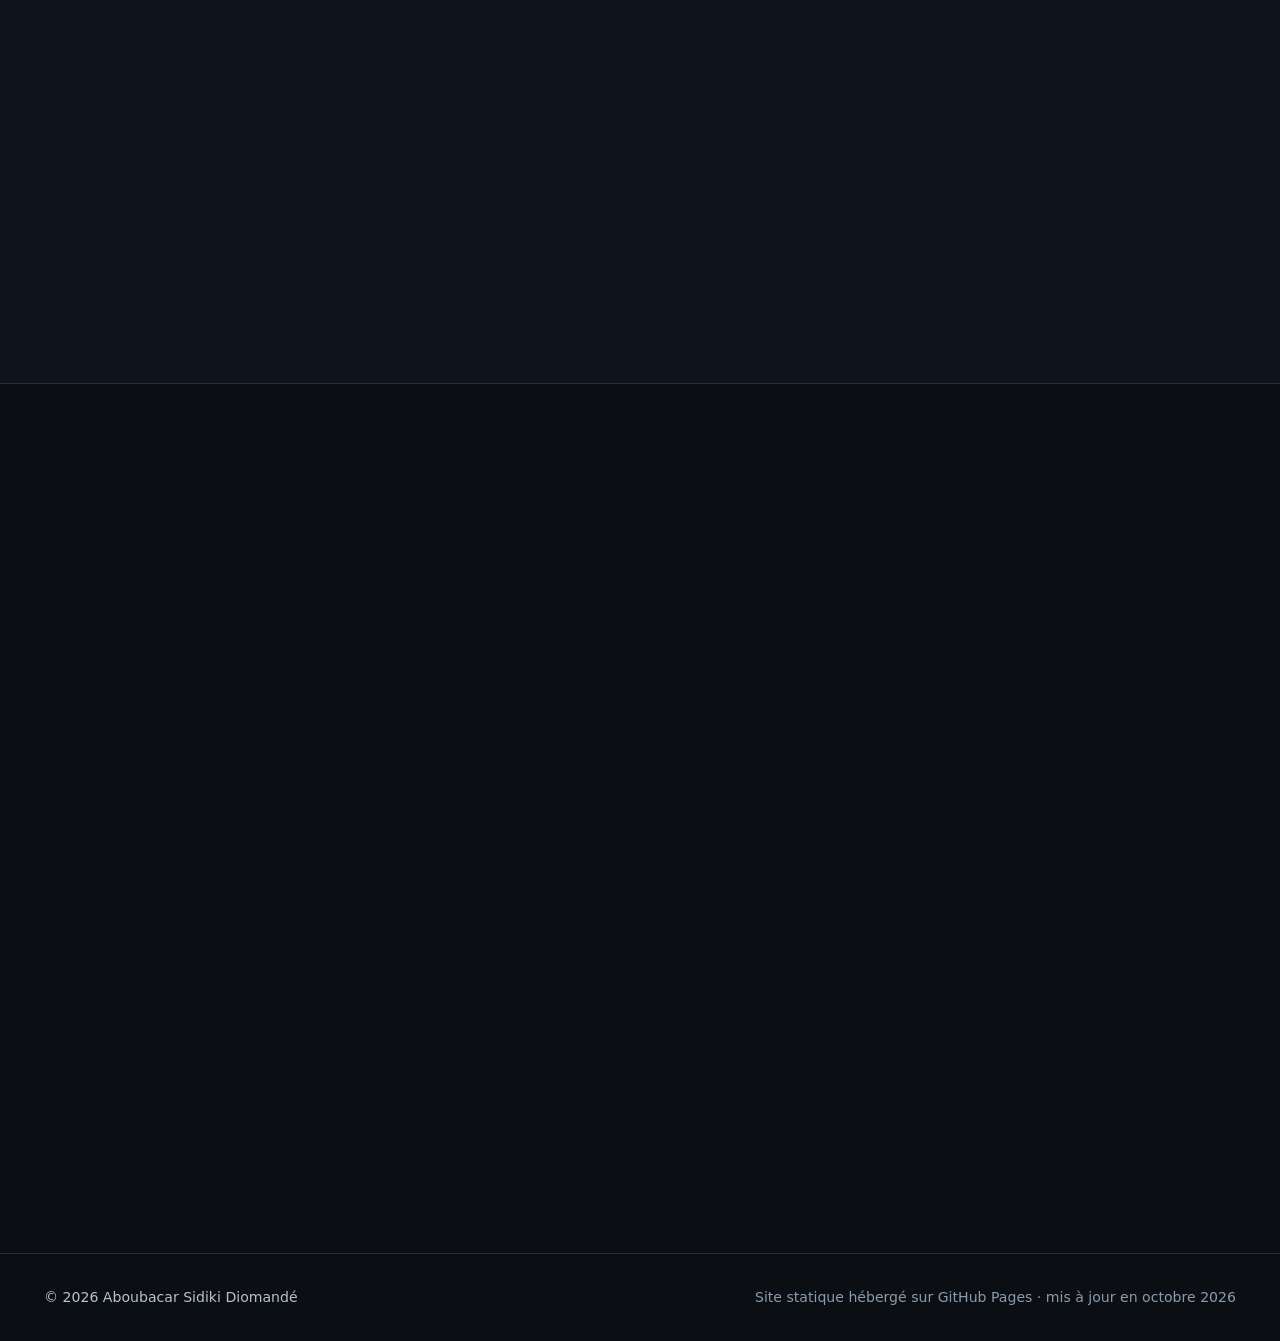
==== commit 48f7719f: "Ajout de l'onglet CV avec page de téléchargement" ====
--- a/index.html
+++ b/index.html
@@ -36,6 +36,7 @@
       <li><a href="#projets">Projets</a></li>
       <li><a href="#parcours">Parcours</a></li>
       <li><a href="#certifications">Certifications</a></li>
+      <li><a href="cv.html">CV</a></li>
       <li><a href="#contact" class="nav-cta">Contact</a></li>
     </ul>
   </nav>
@@ -58,7 +59,7 @@
       </ul>
       <div class="hero-cta">
         <a href="projets.html" class="btn btn-primary">Voir mes projets</a>
-        <a href="assets/CV_Diomande.pdf" class="btn btn-ghost" id="cv-btn" download hidden>Télécharger mon CV</a>
+        <a href="cv.html" class="btn btn-ghost">Mon CV</a>
         <a href="#contact" class="btn btn-ghost">Me contacter</a>
       </div>
     </div>
--- a/style.css
+++ b/style.css
@@ -367,3 +367,32 @@
   html { font-size: 112.5%; }
   .hero-photo { max-width: 420px; }
 }
+
+/* ───────── Page CV ───────── */
+.cv-layout {
+  display: grid; grid-template-columns: minmax(300px, 420px) 1fr; gap: clamp(1.5rem, 3vw, 2.5rem);
+  align-items: start; padding-top: 2.5rem; padding-bottom: clamp(3rem, 7vw, 5rem);
+}
+.cv-card {
+  position: sticky; top: calc(var(--header-h) + 24px);
+  background: var(--surface); border: 1px solid var(--border); border-radius: var(--radius); padding: 1.75rem;
+}
+.cv-file { display: flex; align-items: center; gap: 1rem; padding-bottom: 1.25rem; border-bottom: 1px solid var(--border); }
+.cv-icon { width: 44px; height: 55px; color: var(--accent); flex: none; }
+.cv-name { font-family: var(--mono); font-weight: 500; word-break: break-all; }
+.cv-meta { font-size: .88rem; color: var(--muted); }
+.cv-highlights { margin: 1.25rem 0 1.5rem; display: flex; flex-direction: column; gap: .85rem; }
+.cv-highlights li { display: flex; flex-direction: column; font-size: .95rem; color: var(--text); }
+.cv-highlights span { font-family: var(--mono); font-size: .72rem; text-transform: uppercase; letter-spacing: .06em; color: var(--muted); }
+.cv-actions { display: flex; flex-direction: column; gap: .65rem; }
+.cv-actions[hidden] { display: none; }
+.cv-actions .btn { width: 100%; }
+.cv-missing { font-size: .92rem; color: var(--text-soft); padding: 1rem; border: 1px dashed var(--border-strong); border-radius: var(--radius-sm); }
+.cv-missing a { color: var(--accent); }
+.cv-preview { border: 1px solid var(--border-strong); border-radius: var(--radius); overflow: hidden; background: var(--surface); }
+.cv-preview[hidden] { display: none; }
+.cv-preview iframe { display: block; width: 100%; height: min(1100px, calc(100vh - var(--header-h) - 48px)); border: 0; background: #fff; }
+@media (max-width: 900px) {
+  .cv-layout { grid-template-columns: 1fr; }
+  .cv-card { position: static; }
+}
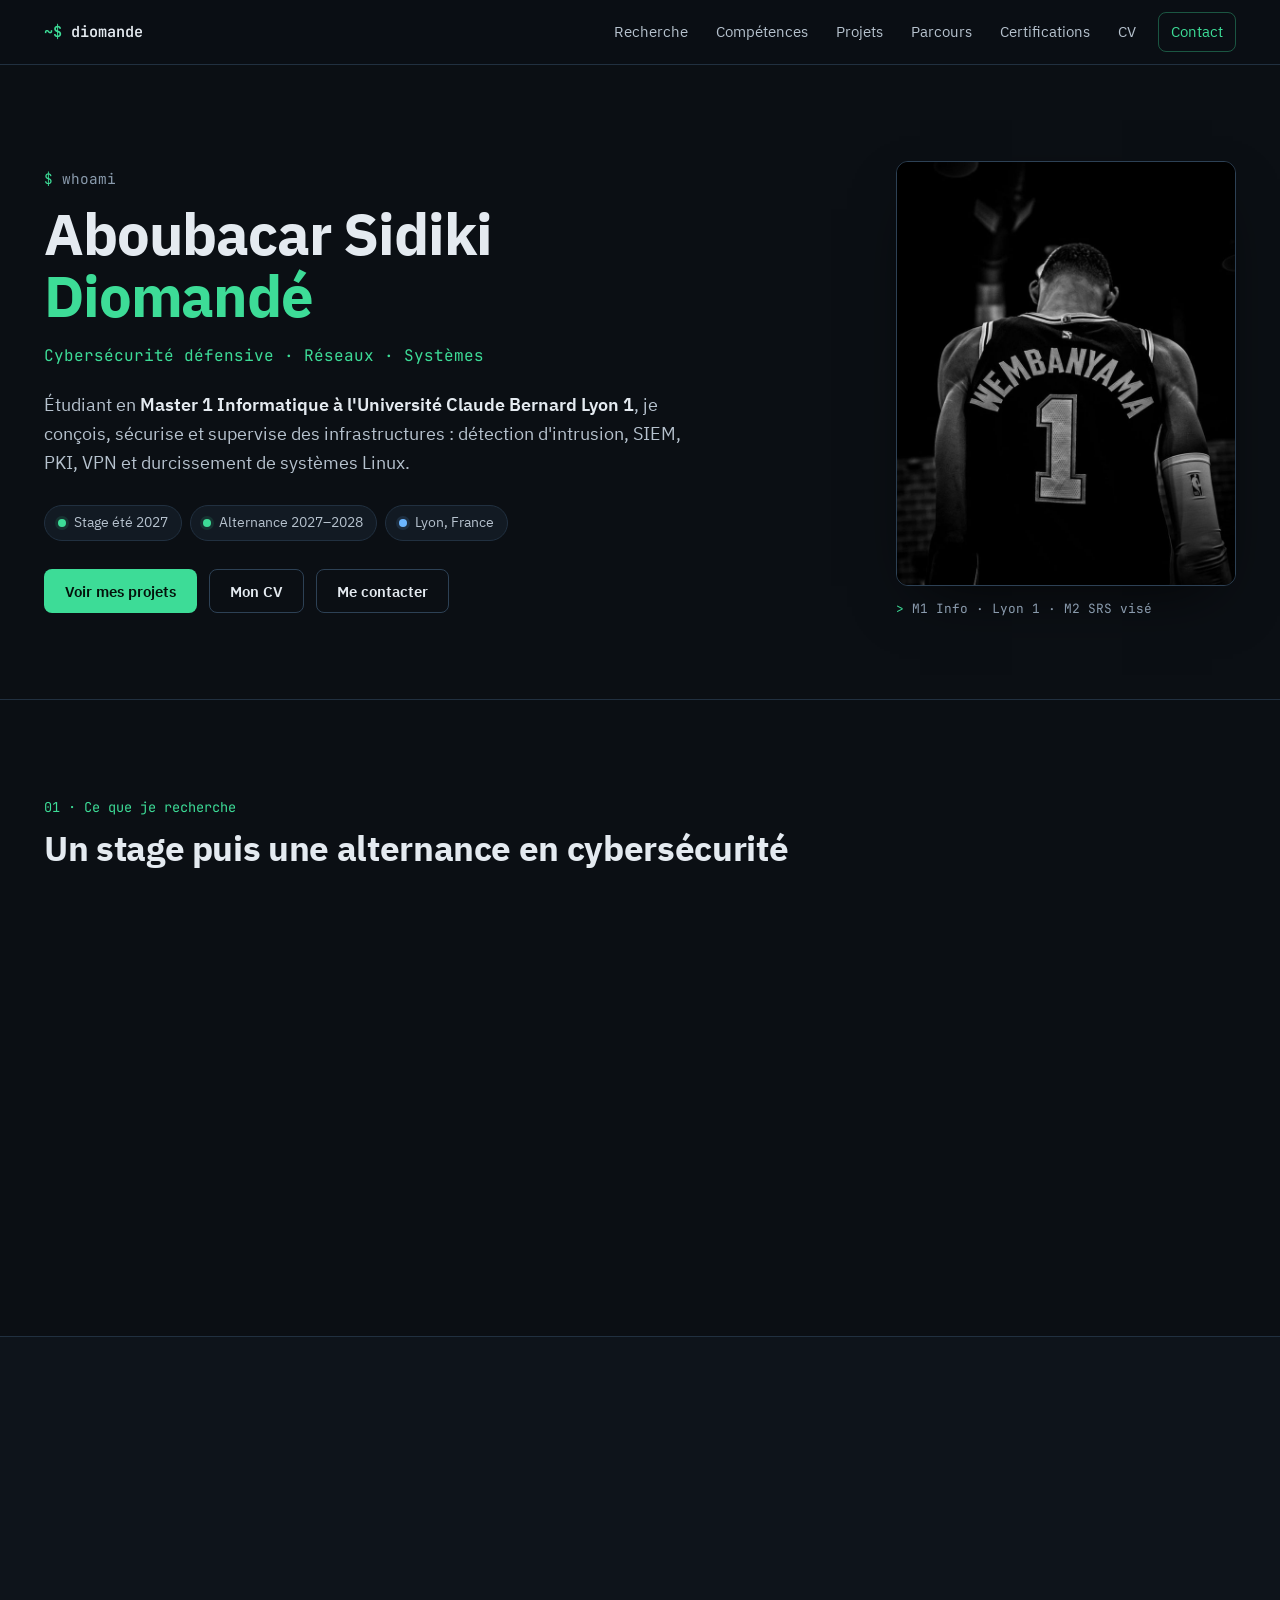
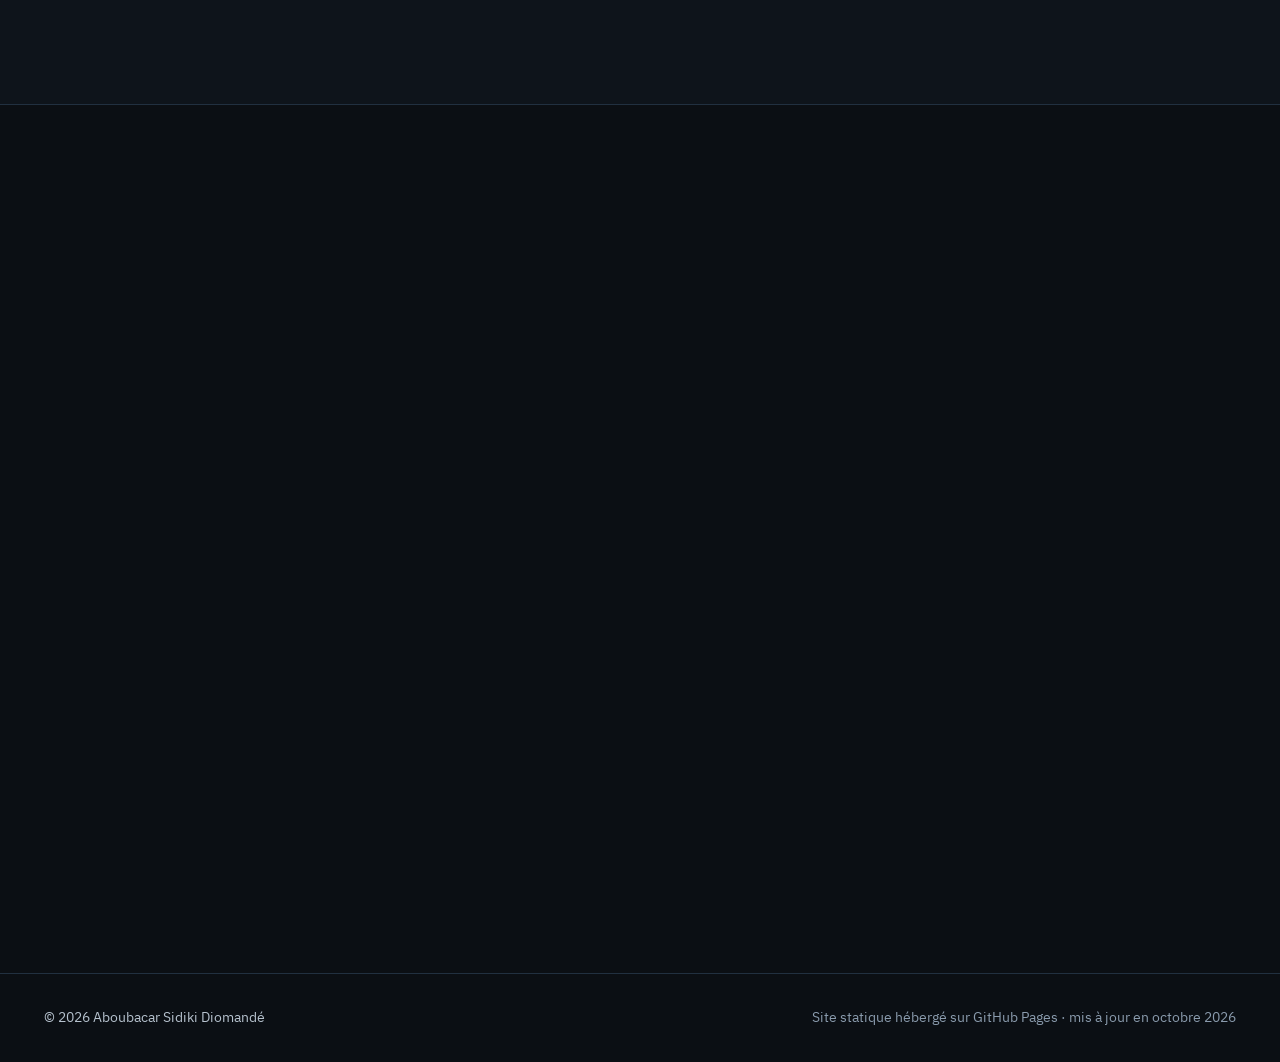
==== commit 7725172e: "Sécurité : polices locales, CSP stricte, email masqué, anti-spam, anti-iframe, security.txt - Police" ====
--- a/index.html
+++ b/index.html
@@ -3,8 +3,10 @@
 <head>
 <meta charset="UTF-8">
 <meta name="viewport" content="width=device-width, initial-scale=1.0">
-<meta http-equiv="Content-Security-Policy" content="default-src 'self'; script-src 'self'; style-src 'self' https://fonts.googleapis.com; font-src https://fonts.gstatic.com; img-src 'self' data:; connect-src 'self' https://formspree.io; form-action https://formspree.io; base-uri 'self'; object-src 'none'">
+<meta http-equiv="Content-Security-Policy" content="default-src 'none'; script-src 'self'; style-src 'self'; font-src 'self'; img-src 'self'; manifest-src 'self'; base-uri 'none'; object-src 'none'; upgrade-insecure-requests; connect-src 'self' https://formspree.io; form-action https://formspree.io">
 <meta name="referrer" content="strict-origin-when-cross-origin">
+<meta http-equiv="X-Content-Type-Options" content="nosniff">
+<meta name="format-detection" content="telephone=no">
 <title>Aboubacar Sidiki Diomandé — Cybersécurité défensive, réseaux & systèmes</title>
 <meta name="description" content="Étudiant en Master 1 Informatique à l'Université Lyon 1, orienté cybersécurité défensive : détection d'intrusion, SIEM, PKI, VPN et sécurisation réseau. Recherche un stage (été 2027) et une alternance (2027–2028).">
 <meta name="author" content="Aboubacar Sidiki Diomandé">
@@ -16,9 +18,7 @@
 <meta property="og:locale" content="fr_FR">
 <meta name="twitter:card" content="summary">
 <link rel="icon" href="assets/favicon.svg" type="image/svg+xml">
-<link rel="preconnect" href="https://fonts.googleapis.com">
-<link rel="preconnect" href="https://fonts.gstatic.com" crossorigin>
-<link href="https://fonts.googleapis.com/css2?family=IBM+Plex+Sans:wght@400;500;600;700&family=JetBrains+Mono:wght@400;500;700&display=swap" rel="stylesheet">
+<link rel="preload" href="assets/fonts/IBMPlexSans-Regular.woff2" as="font" type="font/woff2" crossorigin>
 <link rel="stylesheet" href="style.css">
 </head>
 <body>
@@ -304,9 +304,9 @@
     <div class="grid-2 align-start">
       <ul class="contact-links reveal">
         <li>
-          <a href="mailto:sidikdiomande00@gmail.com">
+          <a class="js-mail" data-u="ti.ikidis.ednamoid" data-d="moc.liamg" href="#contact">
             <span class="cl-label">Email</span>
-            <span class="cl-value">sidikdiomande00@gmail.com</span>
+            <span class="cl-value">Afficher l'adresse email</span>
           </a>
         </li>
         <li>
@@ -325,15 +325,19 @@
       <form class="contact-form reveal" id="contact-form" action="https://formspree.io/f/xpqgzvyl" method="POST" novalidate>
         <div class="field">
           <label for="cf-name">Nom</label>
-          <input type="text" id="cf-name" name="name" autocomplete="name" required>
+          <input type="text" id="cf-name" name="name" autocomplete="name" maxlength="120" required>
         </div>
         <div class="field">
           <label for="cf-email">Email</label>
-          <input type="email" id="cf-email" name="email" autocomplete="email" required>
+          <input type="email" id="cf-email" name="email" autocomplete="email" maxlength="254" required>
+        </div>
+        <div class="hp-field" aria-hidden="true">
+          <label for="cf-gotcha">Ne pas remplir ce champ</label>
+          <input type="text" id="cf-gotcha" name="_gotcha" tabindex="-1" autocomplete="off">
         </div>
         <div class="field">
           <label for="cf-msg">Message</label>
-          <textarea id="cf-msg" name="message" rows="5" required></textarea>
+          <textarea id="cf-msg" name="message" rows="5" maxlength="5000" required></textarea>
         </div>
         <button type="submit" class="btn btn-primary" id="cf-btn">Envoyer le message</button>
         <p class="form-status" id="cf-status" role="status" aria-live="polite"></p>
--- a/style.css
+++ b/style.css
@@ -1,3 +1,10 @@
+/* ───────── Polices (hébergées localement, licence SIL OFL 1.1) ───────── */
+@font-face { font-family: 'IBM Plex Sans'; src: url('assets/fonts/IBMPlexSans-Regular.woff2') format('woff2'); font-weight: 400; font-style: normal; font-display: swap; }
+@font-face { font-family: 'IBM Plex Sans'; src: url('assets/fonts/IBMPlexSans-Medium.woff2') format('woff2'); font-weight: 500; font-style: normal; font-display: swap; }
+@font-face { font-family: 'IBM Plex Sans'; src: url('assets/fonts/IBMPlexSans-SemiBold.woff2') format('woff2'); font-weight: 600; font-style: normal; font-display: swap; }
+@font-face { font-family: 'IBM Plex Sans'; src: url('assets/fonts/IBMPlexSans-Bold.woff2') format('woff2'); font-weight: 700; font-style: normal; font-display: swap; }
+@font-face { font-family: 'JetBrains Mono'; src: url('assets/fonts/JetBrainsMono-Variable.woff2') format('woff2'); font-weight: 100 800; font-style: normal; font-display: swap; }
+
 /* ───────── Thème ───────── */
 :root {
   --bg: #0b0f14;
@@ -369,30 +376,28 @@
 }
 
 /* ───────── Page CV ───────── */
-.cv-layout {
-  display: grid; grid-template-columns: minmax(300px, 420px) 1fr; gap: clamp(1.5rem, 3vw, 2.5rem);
-  align-items: start; padding-top: 2.5rem; padding-bottom: clamp(3rem, 7vw, 5rem);
-}
+.cv-page { padding-top: 2.5rem; padding-bottom: clamp(3rem, 7vw, 5rem); }
+.cv-grid { display: grid; grid-template-columns: repeat(4, 1fr); gap: 1.25rem; }
 .cv-card {
-  position: sticky; top: calc(var(--header-h) + 24px);
-  background: var(--surface); border: 1px solid var(--border); border-radius: var(--radius); padding: 1.75rem;
-}
-.cv-file { display: flex; align-items: center; gap: 1rem; padding-bottom: 1.25rem; border-bottom: 1px solid var(--border); }
-.cv-icon { width: 44px; height: 55px; color: var(--accent); flex: none; }
-.cv-name { font-family: var(--mono); font-weight: 500; word-break: break-all; }
-.cv-meta { font-size: .88rem; color: var(--muted); }
-.cv-highlights { margin: 1.25rem 0 1.5rem; display: flex; flex-direction: column; gap: .85rem; }
-.cv-highlights li { display: flex; flex-direction: column; font-size: .95rem; color: var(--text); }
-.cv-highlights span { font-family: var(--mono); font-size: .72rem; text-transform: uppercase; letter-spacing: .06em; color: var(--muted); }
-.cv-actions { display: flex; flex-direction: column; gap: .65rem; }
-.cv-actions[hidden] { display: none; }
-.cv-actions .btn { width: 100%; }
-.cv-missing { font-size: .92rem; color: var(--text-soft); padding: 1rem; border: 1px dashed var(--border-strong); border-radius: var(--radius-sm); }
-.cv-missing a { color: var(--accent); }
-.cv-preview { border: 1px solid var(--border-strong); border-radius: var(--radius); overflow: hidden; background: var(--surface); }
+  display: flex; flex-direction: column; gap: .6rem; padding: 1.5rem;
+  background: var(--surface); border: 1px solid var(--border); border-radius: var(--radius);
+  transition: border-color .2s;
+}
+.cv-card.is-main { border-color: var(--accent-line); background: linear-gradient(180deg, var(--accent-soft), var(--surface) 60%); }
+.cv-card.is-selected { border-color: var(--accent); }
+.cv-badge { font-family: var(--mono); font-size: .72rem; text-transform: uppercase; letter-spacing: .06em; color: var(--accent); }
+.cv-card h2 { font-size: 1.15rem; line-height: 1.3; }
+.cv-desc { color: var(--text-soft); font-size: .92rem; flex: 1; }
+.cv-actions { display: flex; flex-wrap: wrap; gap: .5rem; margin-top: .5rem; }
+.cv-actions .btn { flex: 1 1 auto; min-height: 40px; padding: .5rem .9rem; font-size: .88rem; }
+.cv-actions .btn-primary { flex-basis: 100%; }
+.cv-missing { font-size: .85rem; color: var(--muted); font-family: var(--mono); }
+.cv-preview { margin-top: 2rem; border: 1px solid var(--border-strong); border-radius: var(--radius); overflow: hidden; background: var(--surface); scroll-margin-top: calc(var(--header-h) + 16px); }
 .cv-preview[hidden] { display: none; }
-.cv-preview iframe { display: block; width: 100%; height: min(1100px, calc(100vh - var(--header-h) - 48px)); border: 0; background: #fff; }
-@media (max-width: 900px) {
-  .cv-layout { grid-template-columns: 1fr; }
-  .cv-card { position: static; }
-}
+.cv-preview-head { padding: .8rem 1.25rem; border-bottom: 1px solid var(--border); font-size: .9rem; color: var(--muted); }
+.cv-preview iframe { display: block; width: 100%; height: min(1100px, calc(100vh - var(--header-h) - 100px)); border: 0; background: #fff; }
+@media (max-width: 1200px) { .cv-grid { grid-template-columns: repeat(2, 1fr); } }
+@media (max-width: 560px) { .cv-grid { grid-template-columns: 1fr; } }
+
+/* Champ piège anti-spam (invisible pour les humains) */
+.hp-field { position: absolute !important; left: -10000px; width: 1px; height: 1px; overflow: hidden; }
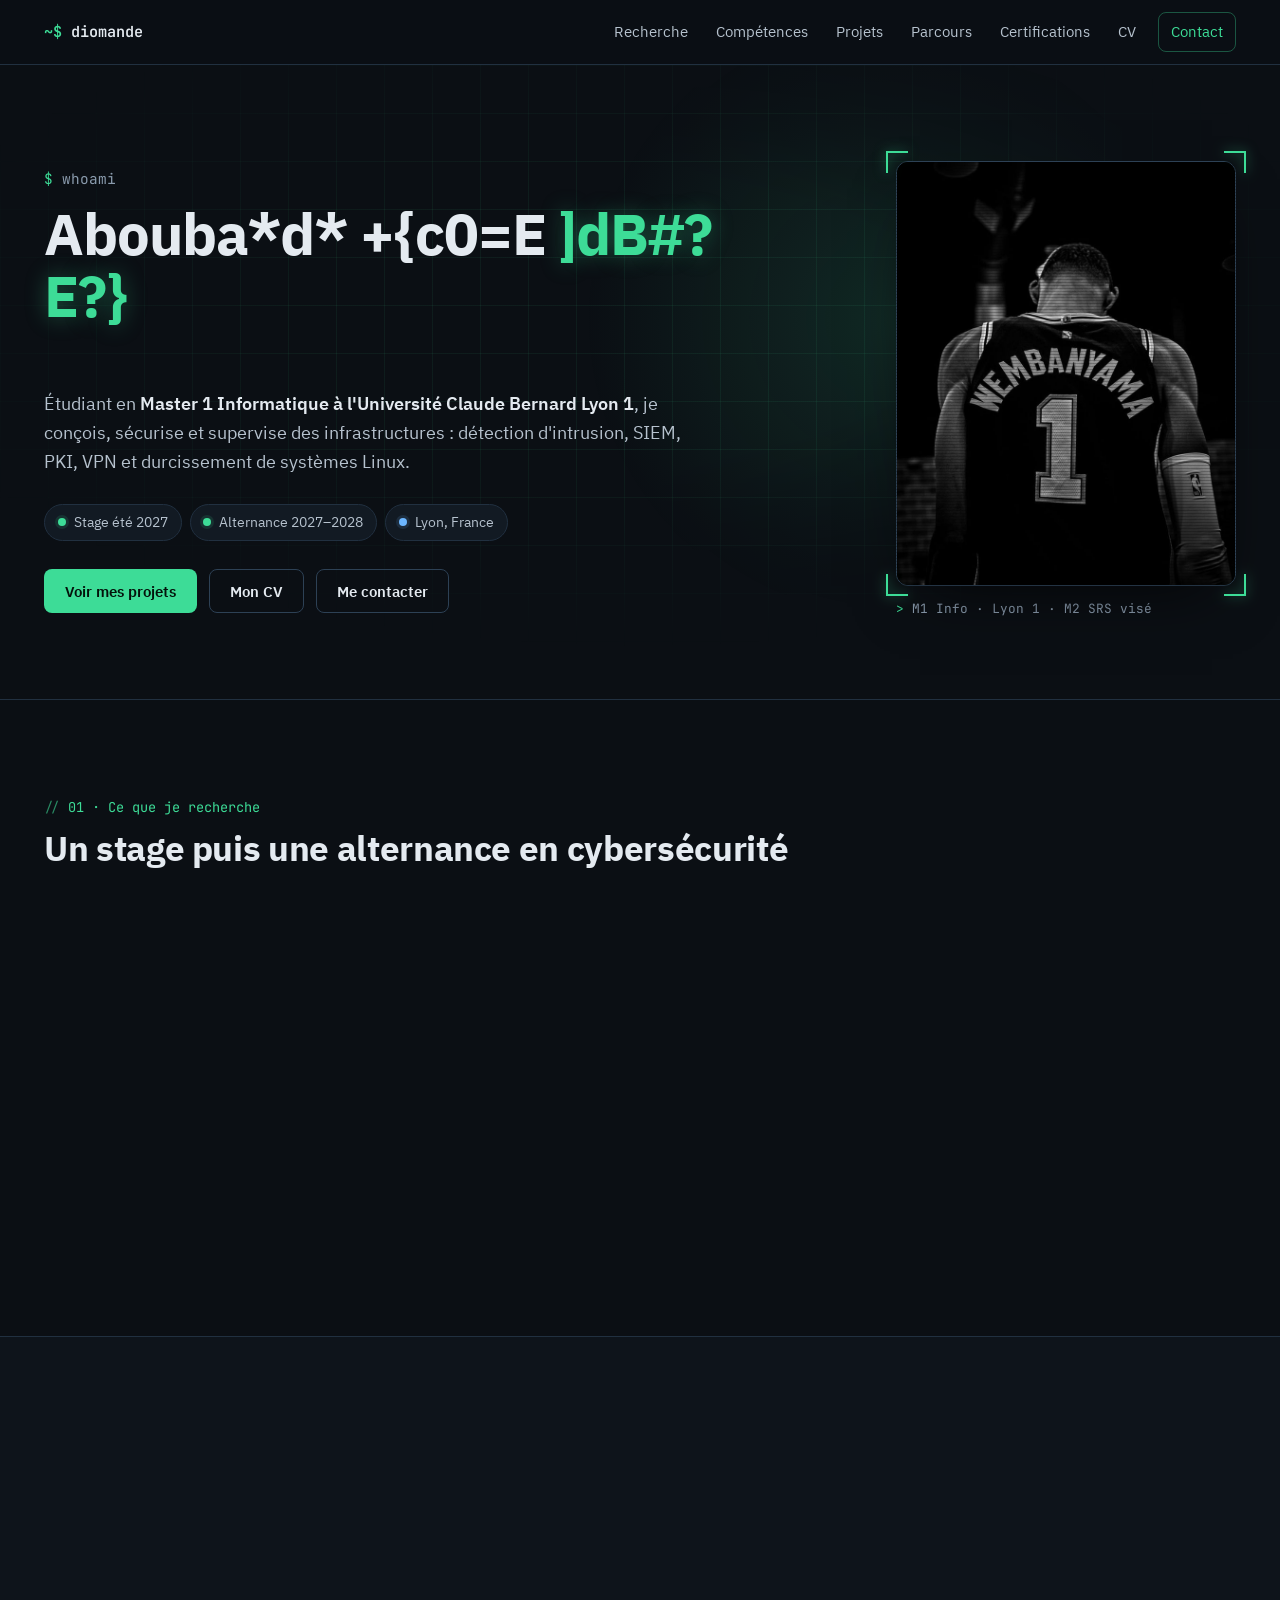
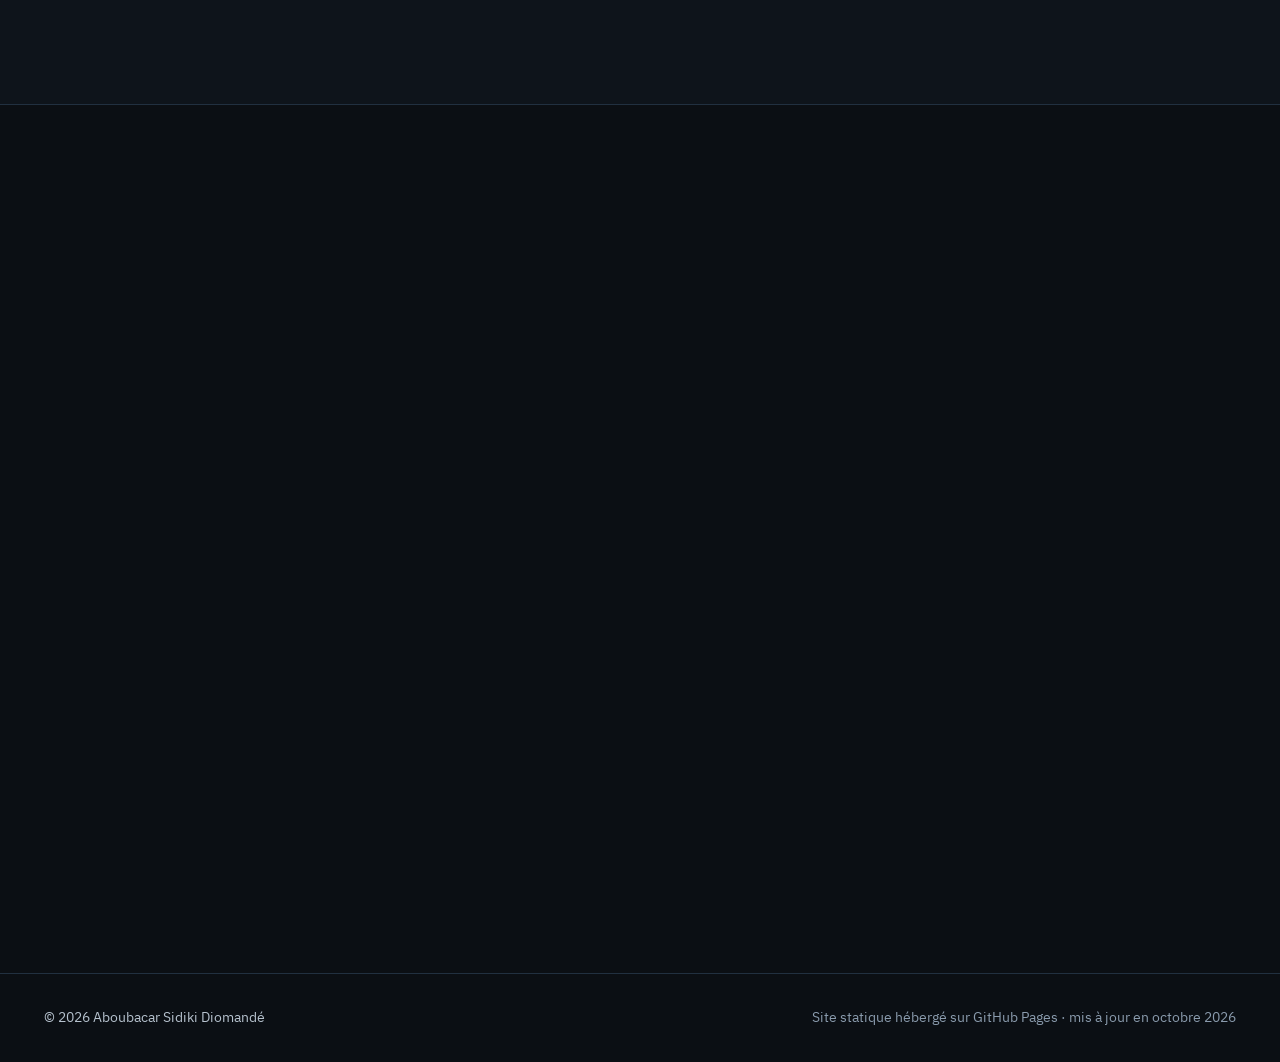
==== commit 8bddebe0: "Effets visuels : titre déchiffré, sous-titre tapé, grille HUD, halo au survol des cartes, cadre phot" ====
--- a/index.html
+++ b/index.html
@@ -46,11 +46,12 @@
 
 <!-- HERO -->
 <section class="hero" id="top">
+  <div class="hero-bg" aria-hidden="true"></div>
   <div class="container hero-grid">
     <div class="hero-text">
       <p class="eyebrow"><span class="prompt">$</span> whoami</p>
-      <h1>Aboubacar Sidiki <span class="accent">Diomandé</span></h1>
-      <p class="hero-role">Cybersécurité défensive · Réseaux · Systèmes</p>
+      <h1 class="js-scramble" aria-label="Aboubacar Sidiki Diomandé"><span aria-hidden="true">Aboubacar Sidiki <span class="accent">Diomandé</span></span></h1>
+      <p class="hero-role js-type" aria-label="Cybersécurité défensive · Réseaux · Systèmes"><span class="type-text" aria-hidden="true">Cybersécurité défensive · Réseaux · Systèmes</span><span class="caret" aria-hidden="true"></span></p>
       <p class="hero-lead">Étudiant en <strong>Master 1 Informatique à l'Université Claude Bernard Lyon 1</strong>, je conçois, sécurise et supervise des infrastructures : détection d'intrusion, SIEM, PKI, VPN et durcissement de systèmes Linux.</p>
       <ul class="hero-chips" aria-label="Disponibilités">
         <li><span class="dot"></span>Stage été 2027</li>
@@ -64,7 +65,9 @@
       </div>
     </div>
     <figure class="hero-photo">
-      <img src="assets/photo.jpg" alt="Portrait d'Aboubacar Sidiki Diomandé" width="480" height="600">
+      <div class="photo-frame">
+        <img src="assets/photo.jpg" alt="Portrait d'Aboubacar Sidiki Diomandé" width="480" height="600">
+      </div>
       <figcaption><span class="prompt">></span> M1 Info · Lyon 1 · M2 SRS visé</figcaption>
     </figure>
   </div>
--- a/style.css
+++ b/style.css
@@ -401,3 +401,132 @@
 
 /* Champ piège anti-spam (invisible pour les humains) */
 .hp-field { position: absolute !important; left: -10000px; width: 1px; height: 1px; overflow: hidden; }
+
+/* ═══════════ Effets visuels (style « terminal / cyber » dosé) ═══════════ */
+
+/* Barre de progression de lecture */
+.scroll-progress {
+  position: fixed; top: 0; left: 0; right: 0; height: 2px; z-index: 150;
+  background: linear-gradient(90deg, var(--accent), #6cf0b8);
+  box-shadow: 0 0 10px rgba(61, 220, 151, .6);
+  transform-origin: 0 50%; transform: scaleX(0); pointer-events: none;
+}
+
+/* Lien de navigation de la section visible */
+.nav-links a.is-active { color: var(--text); }
+.nav-links a.is-active::after {
+  content: ''; display: block; height: 2px; margin-top: 2px; border-radius: 2px;
+  background: var(--accent); box-shadow: 0 0 8px rgba(61, 220, 151, .7);
+}
+.nav-links .nav-cta.is-active::after { display: none; }
+
+/* Hero : grille HUD + halo qui suit la souris */
+.hero { position: relative; overflow: hidden; isolation: isolate; }
+.hero-bg {
+  position: absolute; inset: 0; z-index: -1; pointer-events: none;
+  background-image:
+    linear-gradient(rgba(61, 220, 151, .07) 1px, transparent 1px),
+    linear-gradient(90deg, rgba(61, 220, 151, .07) 1px, transparent 1px);
+  background-size: 48px 48px;
+  -webkit-mask-image: radial-gradient(ellipse 80% 70% at 50% 40%, #000 30%, transparent 75%);
+          mask-image: radial-gradient(ellipse 80% 70% at 50% 40%, #000 30%, transparent 75%);
+}
+.hero-bg::after {
+  content: ''; position: absolute; inset: 0;
+  background: radial-gradient(520px circle at var(--mx, 70%) var(--my, 40%), rgba(61, 220, 151, .13), transparent 60%);
+  transition: background .2s;
+}
+
+/* Lueur néon sur le texte accentué */
+.hero h1 .accent { text-shadow: 0 0 22px rgba(61, 220, 151, .35); }
+
+
+/* Ligne « tapée » façon terminal */
+.hero-role { display: flex; align-items: center; min-height: 1.6em; }
+.caret {
+  display: inline-block; width: .55em; height: 1.1em; margin-left: .2em;
+  background: var(--accent); box-shadow: 0 0 8px rgba(61, 220, 151, .7);
+  animation: caret-blink 1s steps(1) 6;
+  animation-fill-mode: forwards;
+}
+@keyframes caret-blink { 50% { opacity: 0; } 100% { opacity: 0; } }
+
+/* Portrait : cadre HUD, scanlines, glitch au survol */
+.photo-frame { position: relative; border-radius: var(--radius); }
+.photo-frame img { position: relative; z-index: 0; }
+.photo-frame::before {
+  content: ''; position: absolute; inset: -10px; z-index: 1; pointer-events: none;
+  --c: var(--accent); --l: 22px; --w: 2px;
+  background:
+    linear-gradient(var(--c) 0 0) top left / var(--l) var(--w),
+    linear-gradient(var(--c) 0 0) top left / var(--w) var(--l),
+    linear-gradient(var(--c) 0 0) top right / var(--l) var(--w),
+    linear-gradient(var(--c) 0 0) top right / var(--w) var(--l),
+    linear-gradient(var(--c) 0 0) bottom left / var(--l) var(--w),
+    linear-gradient(var(--c) 0 0) bottom left / var(--w) var(--l),
+    linear-gradient(var(--c) 0 0) bottom right / var(--l) var(--w),
+    linear-gradient(var(--c) 0 0) bottom right / var(--w) var(--l);
+  background-repeat: no-repeat;
+  filter: drop-shadow(0 0 6px rgba(61, 220, 151, .6));
+  transition: inset .3s ease;
+}
+.photo-frame::after {
+  content: ''; position: absolute; inset: 0; z-index: 1; pointer-events: none; border-radius: inherit;
+  background: repeating-linear-gradient(0deg, rgba(0, 0, 0, .22) 0 1px, transparent 1px 3px);
+  mix-blend-mode: multiply;
+}
+.photo-frame:hover::before { inset: -4px; }
+.photo-frame:hover img { animation: glitch .45s steps(2) 1; }
+@keyframes glitch {
+  0%   { transform: translate(0); filter: none; }
+  20%  { transform: translate(-3px, 1px); filter: drop-shadow(3px 0 0 rgba(61, 220, 151, .7)) drop-shadow(-3px 0 0 rgba(255, 80, 80, .5)); }
+  40%  { transform: translate(3px, -1px); clip-path: inset(10% 0 55% 0); }
+  60%  { transform: translate(-2px, 0); clip-path: inset(60% 0 8% 0); }
+  80%  { transform: translate(1px, 1px); clip-path: none; }
+  100% { transform: translate(0); filter: none; }
+}
+
+/* Boutons : halo néon */
+.btn-primary { box-shadow: 0 0 0 0 rgba(61, 220, 151, 0); transition: background .15s, box-shadow .25s, transform .15s; }
+.btn-primary:hover { box-shadow: 0 0 0 1px var(--accent), 0 0 26px rgba(61, 220, 151, .45); transform: translateY(-1px); }
+.btn-ghost:hover { box-shadow: 0 0 18px rgba(61, 220, 151, .15); }
+
+/* Cartes : projecteur qui suit la souris + bordure lumineuse */
+.fx-spot { position: relative; isolation: isolate; }
+.fx-spot::before {
+  content: ''; position: absolute; inset: 0; z-index: -1; border-radius: inherit; pointer-events: none;
+  background: radial-gradient(380px circle at var(--mx, 50%) var(--my, 50%), rgba(61, 220, 151, .16), transparent 50%);
+  opacity: 0; transition: opacity .3s;
+}
+.fx-spot::after {
+  content: ''; position: absolute; inset: -1px; border-radius: inherit; pointer-events: none; padding: 1px;
+  background: radial-gradient(260px circle at var(--mx, 50%) var(--my, 50%), rgba(61, 220, 151, .95), transparent 65%);
+  -webkit-mask: linear-gradient(#000 0 0) content-box, linear-gradient(#000 0 0);
+  -webkit-mask-composite: xor; mask-composite: exclude;
+  opacity: 0; transition: opacity .3s;
+}
+.fx-spot:hover::before, .fx-spot:hover::after,
+.fx-spot:focus-visible::before, .fx-spot:focus-visible::after { opacity: 1; }
+
+/* Étiquettes de section : préfixe commentaire */
+.section-tag::before { content: '// '; opacity: .6; }
+
+/* Points de disponibilité : 3 pulsations au chargement */
+.hero-chips .dot { animation: ping 1.6s ease-out 3; }
+@keyframes ping {
+  0%   { box-shadow: 0 0 0 0 rgba(61, 220, 151, .55); }
+  100% { box-shadow: 0 0 0 9px rgba(61, 220, 151, 0); }
+}
+
+/* Apparition échelonnée */
+.reveal { transition-delay: var(--d, 0ms); }
+
+@media (hover: none) {
+  .fx-spot::before, .fx-spot::after { display: none; }
+}
+@media (prefers-reduced-motion: reduce) {
+  .caret { display: none; }
+  .hero-bg::after { display: none; }
+  .photo-frame:hover img { animation: none; }
+  .hero-chips .dot { animation: none; }
+}
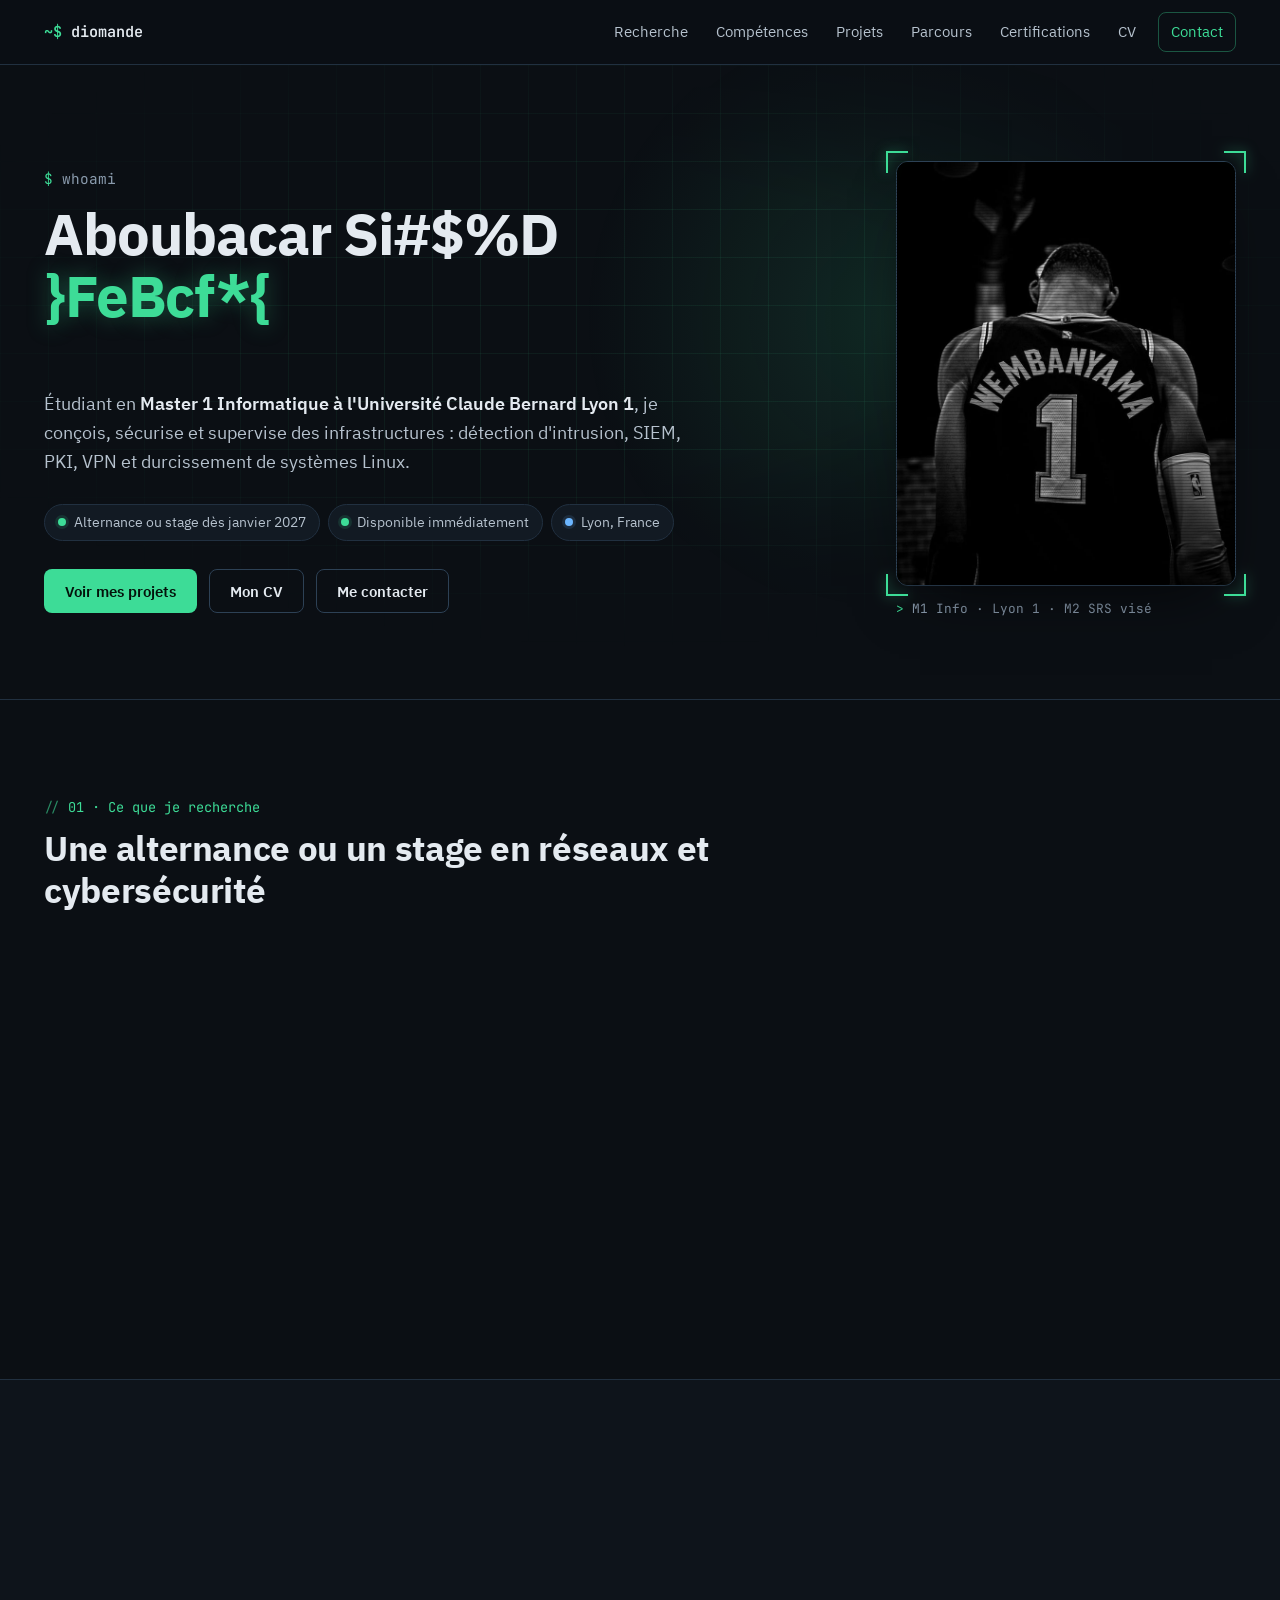
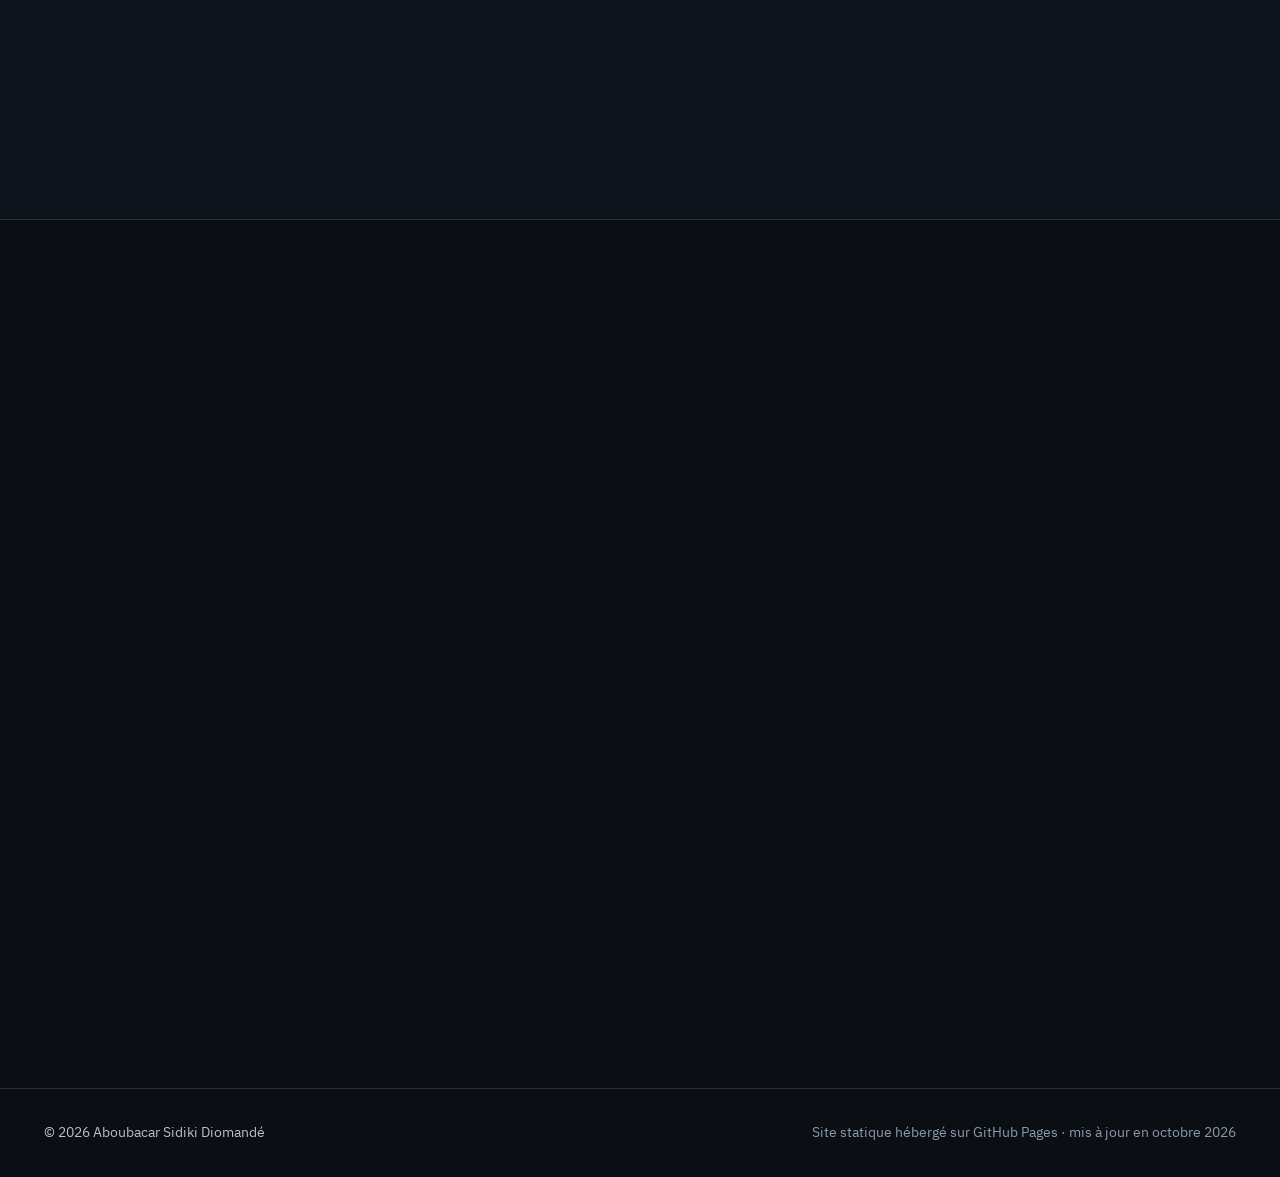
==== commit cab68ec9: "Mise à jour d'après les nouveaux CV : alternance ou stage dès janvier 2027, homelab Cisco, sécurité " ====
--- a/index.html
+++ b/index.html
@@ -8,11 +8,11 @@
 <meta http-equiv="X-Content-Type-Options" content="nosniff">
 <meta name="format-detection" content="telephone=no">
 <title>Aboubacar Sidiki Diomandé — Cybersécurité défensive, réseaux & systèmes</title>
-<meta name="description" content="Étudiant en Master 1 Informatique à l'Université Lyon 1, orienté cybersécurité défensive : détection d'intrusion, SIEM, PKI, VPN et sécurisation réseau. Recherche un stage (été 2027) et une alternance (2027–2028).">
+<meta name="description" content="Étudiant en Master 1 Informatique à l'Université Lyon 1, orienté cybersécurité défensive : détection d'intrusion, SIEM, PKI, VPN et sécurisation réseau. Recherche une alternance ou un stage dès janvier 2027.">
 <meta name="author" content="Aboubacar Sidiki Diomandé">
 <meta property="og:type" content="profile">
 <meta property="og:title" content="Aboubacar Sidiki Diomandé — Cybersécurité défensive">
-<meta property="og:description" content="M1 Informatique à Lyon 1 · Détection, SIEM, PKI, VPN · Stage été 2027 & alternance 2027–2028.">
+<meta property="og:description" content="M1 Informatique à Lyon 1 · Réseaux, détection, PKI, VPN · Alternance ou stage dès janvier 2027.">
 <meta property="og:url" content="https://sidhat7.github.io/Portfolio/">
 <meta property="og:image" content="https://sidhat7.github.io/Portfolio/assets/photo.jpg">
 <meta property="og:locale" content="fr_FR">
@@ -54,8 +54,8 @@
       <p class="hero-role js-type" aria-label="Cybersécurité défensive · Réseaux · Systèmes"><span class="type-text" aria-hidden="true">Cybersécurité défensive · Réseaux · Systèmes</span><span class="caret" aria-hidden="true"></span></p>
       <p class="hero-lead">Étudiant en <strong>Master 1 Informatique à l'Université Claude Bernard Lyon 1</strong>, je conçois, sécurise et supervise des infrastructures : détection d'intrusion, SIEM, PKI, VPN et durcissement de systèmes Linux.</p>
       <ul class="hero-chips" aria-label="Disponibilités">
-        <li><span class="dot"></span>Stage été 2027</li>
-        <li><span class="dot"></span>Alternance 2027–2028</li>
+        <li><span class="dot"></span>Alternance ou stage dès janvier 2027</li>
+        <li><span class="dot"></span>Disponible immédiatement</li>
         <li><span class="dot dot-muted"></span>Lyon, France</li>
       </ul>
       <div class="hero-cta">
@@ -78,18 +78,18 @@
   <div class="container">
     <div class="section-head reveal">
       <p class="section-tag">01 · Ce que je recherche</p>
-      <h2>Un stage puis une alternance en cybersécurité</h2>
+      <h2>Une alternance ou un stage en réseaux et cybersécurité</h2>
     </div>
     <div class="grid-2">
       <article class="card reveal">
+        <p class="card-kicker">Alternance</p>
+        <h3>Dès janvier 2027</h3>
+        <p>Disponible immédiatement. Alternance en réseaux ou cybersécurité, à poursuivre pendant mon Master 2, avec pour objectif le parcours <strong>Systèmes, Réseaux et Sécurité (SRS)</strong> de Lyon 1 ou un M2 équivalent.</p>
+      </article>
+      <article class="card reveal">
         <p class="card-kicker">Stage</p>
-        <h3>Été 2027</h3>
-        <p>Stage de fin de Master 1, durée selon la convention de l'université. Idéalement au sein d'une équipe SOC, sécurité réseau ou infrastructure.</p>
-      </article>
-      <article class="card reveal">
-        <p class="card-kicker">Alternance</p>
-        <h3>Rentrée 2027 — 2028</h3>
-        <p>En parallèle de mon Master 2, avec pour objectif le parcours <strong>Systèmes, Réseaux et Sécurité (SRS)</strong> de Lyon 1 ou un M2 équivalent en cybersécurité défensive.</p>
+        <h3>Dès janvier 2027</h3>
+        <p>Stage en réseaux ou cybersécurité. Idéalement au sein d'une équipe réseau, infrastructure, SOC ou sécurité opérationnelle.</p>
       </article>
     </div>
     <div class="card card-flat reveal">
@@ -131,13 +131,13 @@
       <article class="skill-group reveal">
         <h3>Détection & supervision</h3>
         <ul class="tag-list">
-          <li>Snort 3 (NIDS)</li><li>AIDE (HIDS)</li><li>OSSIM (SIEM)</li><li>Nagios / NRPE</li><li>Nessus</li><li>Wireshark</li>
+          <li>Snort 3 (NIDS)</li><li>AIDE (HIDS)</li><li>OSSIM (SIEM)</li><li>Nagios / NRPE</li><li>Nessus</li><li>Wireshark</li><li>pfSense</li><li>Forensique : FTK Imager, Autopsy</li>
         </ul>
       </article>
       <article class="skill-group reveal">
         <h3>Réseau & accès distant</h3>
         <ul class="tag-list">
-          <li>Cisco IOS</li><li>VLAN · DHCP · DNS</li><li>ACL standard / étendue</li><li>iptables / Netfilter</li><li>IPsec · StrongSwan</li><li>OpenVPN</li><li>OpenSSH · fail2ban</li>
+          <li>Cisco IOS</li><li>VLAN · 802.1Q · VTP</li><li>VLSM · OSPF · RIPv2</li><li>DHCP · DNS · NAT/PAT</li><li>ACL standard / étendue</li><li>iptables / Netfilter</li><li>IPsec · StrongSwan</li><li>OpenVPN</li><li>OpenSSH · fail2ban</li>
         </ul>
       </article>
       <article class="skill-group reveal">
@@ -161,7 +161,7 @@
       <article class="skill-group reveal">
         <h3>Offensif (pour mieux détecter)</h3>
         <ul class="tag-list">
-          <li>Nmap</li><li>Metasploit</li><li>Hashcat · John</li><li>aircrack-ng</li><li>TryHackMe · CTF</li>
+          <li>Nmap</li><li>Metasploit</li><li>Burp Suite · OWASP Top 10</li><li>Hashcat · John</li><li>aircrack-ng</li><li>TryHackMe · CTF</li>
         </ul>
       </article>
       <article class="skill-group reveal">
@@ -173,7 +173,7 @@
       <article class="skill-group reveal">
         <h3>Langues</h3>
         <ul class="tag-list">
-          <li>Français — langue maternelle</li><li>Anglais — bon niveau</li><li>Espagnol — notions</li><li>Allemand — notions</li>
+          <li>Français — langue maternelle</li><li>Anglais — B2</li><li>Espagnol — notions</li><li>Allemand — notions</li>
         </ul>
       </article>
     </div>
